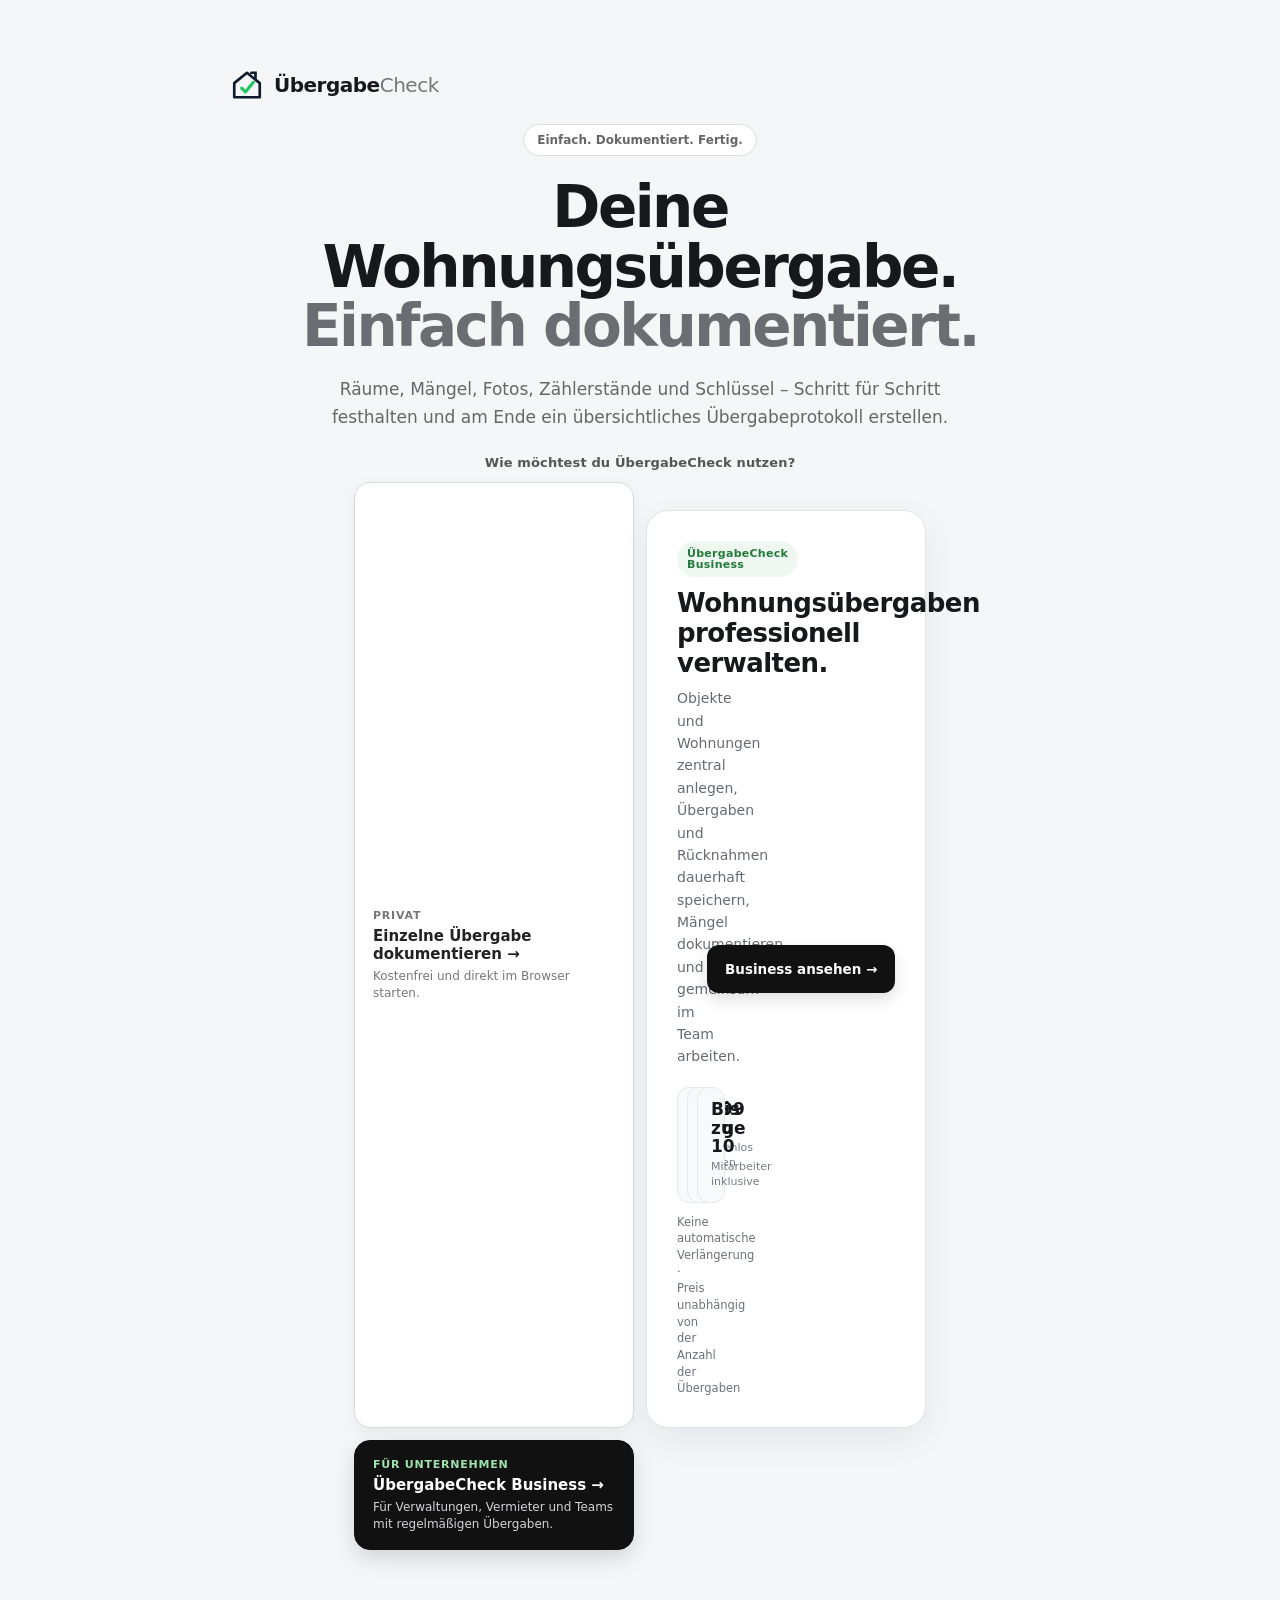
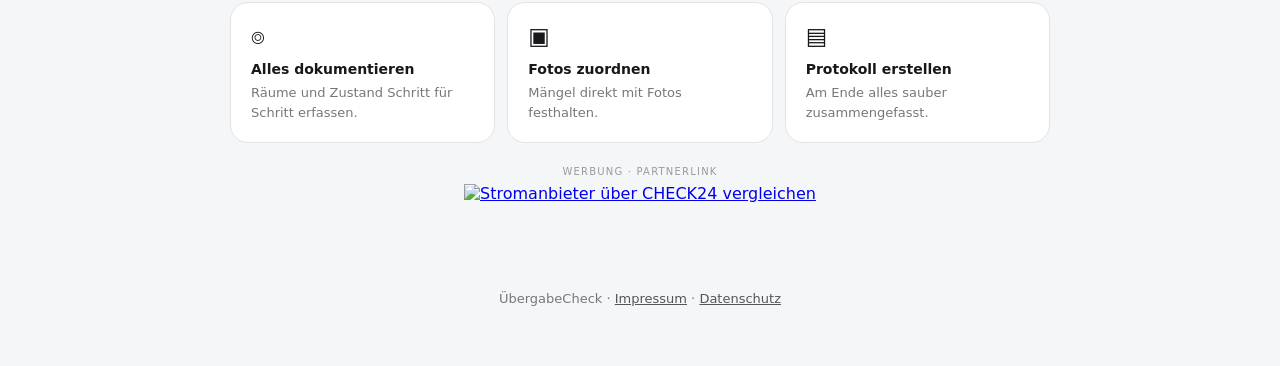
==== index.html @ cb96645c "Separate private and Business entry paths" ====
<!DOCTYPE html>
<html lang="de">
<head>
<meta charset="UTF-8">
<meta name="viewport" content="width=device-width, initial-scale=1.0">
<title>ÜbergabeCheck – Wohnungsübergabe</title>
<style>
  *{box-sizing:border-box}
  body{margin:0;font-family:Inter,system-ui,-apple-system,BlinkMacSystemFont,"Segoe UI",sans-serif;background:#f5f6f8;color:#17181b}
  .app{max-width:1050px;margin:auto;padding:28px 18px 60px}
  header{display:flex;justify-content:space-between;align-items:center;margin-bottom:28px}
  .brand{font-size:22px;font-weight:800;letter-spacing:-.5px}
  .brand span{font-weight:500;color:#777}
  .badge{font-size:13px;background:#fff;border:1px solid #ddd;padding:8px 12px;border-radius:999px;color:#666}
  .hero{background:#111;color:#fff;border-radius:24px;padding:34px;margin-bottom:22px}
  .hero h1{font-size:34px;line-height:1.05;margin:0 0 10px;letter-spacing:-1px}
  .hero p{margin:0;color:#c7c7c7;max-width:680px;line-height:1.6}
  .progress{display:flex;gap:6px;margin-top:24px}
  .dot{height:5px;flex:1;background:#3b3b3b;border-radius:5px}
  .dot.active{background:#fff}
  .card{background:#fff;border:1px solid #e2e3e6;border-radius:20px;padding:24px;margin-bottom:16px;box-shadow:0 4px 18px rgba(0,0,0,.035)}
  h2{font-size:22px;margin:0 0 6px}
  .sub{color:#70727a;font-size:14px;margin-bottom:20px}
  label{display:block;font-size:13px;font-weight:700;margin:16px 0 7px}
  input,textarea,select{width:100%;padding:13px 14px;border:1px solid #d8d9dd;border-radius:12px;font:inherit;background:#fff}
  textarea{min-height:90px;resize:vertical}
  .grid{display:grid;grid-template-columns:1fr 1fr;gap:14px}
  .room-grid{display:grid;grid-template-columns:repeat(3,1fr);gap:12px}
  .room{border:1px solid #ddd;border-radius:15px;padding:16px;cursor:pointer;background:#fff}
  .room.selected{border:2px solid #111;padding:15px}
  .room strong{display:block;margin-bottom:5px}
  .room small{color:#777}
  .choice-row{display:flex;gap:10px;flex-wrap:wrap}
  .choice{border:1px solid #ddd;border-radius:12px;padding:11px 14px;cursor:pointer;background:#fff}
  .choice.active{background:#111;color:#fff;border-color:#111}
  .actions{display:flex;justify-content:space-between;gap:12px;margin-top:20px}
  button{border:0;border-radius:12px;padding:13px 18px;font-weight:750;cursor:pointer;font:inherit}
  .primary{background:#111;color:#fff}
  .secondary{background:#ececef;color:#222}
  .danger{background:#fff0f0;color:#a11}
  .hidden{display:none !important}
  .photo-box{border:1px dashed #c8c9ce;border-radius:15px;padding:22px;text-align:center;color:#777}
  .photo-preview{display:flex;gap:10px;flex-wrap:wrap;margin-top:12px}
  .photo-preview img{width:110px;height:85px;object-fit:cover;border-radius:10px;border:1px solid #ddd}
  .summary-row{display:flex;justify-content:space-between;border-bottom:1px solid #eee;padding:12px 0;gap:20px}
  .summary-row:last-child{border-bottom:0}
  .notice{background:#f0f1f3;padding:13px 15px;border-radius:12px;color:#555;font-size:14px;line-height:1.5}
  @media(max-width:700px){
    .custom-room-row{flex-direction:column;align-items:stretch}
    .grid,.room-grid{grid-template-columns:1fr}
    .hero h1{font-size:28px}
    .app{padding:18px 12px 40px}
    .card{padding:18px}
  }
  @media print{
    body{background:#fff}
    header,.hero,.actions,.no-print{display:none!important}
    .app{max-width:none;padding:0}
    .card{box-shadow:none;border:0;padding:0;margin:0 0 20px}
  }
  .protocol{background:#fff;color:#17181b;overflow-wrap:anywhere;word-break:break-word}
  .protocol-cover{padding:28px 8px 34px;border-bottom:2px solid #111;margin-bottom:22px}
  .protocol-kicker{font-size:11px;font-weight:800;letter-spacing:2px;color:#777;margin-bottom:10px}
  .protocol h1{font-size:34px;letter-spacing:-1px;margin:0 0 8px}
  .protocol-address{font-size:18px;color:#555;margin-bottom:25px;overflow-wrap:anywhere;word-break:break-word}
  .protocol-meta{display:grid;grid-template-columns:repeat(3,1fr);gap:12px}
  .protocol-meta div,.overview-grid div{background:#f5f5f6;border-radius:12px;padding:13px;min-width:0}
  .protocol-meta span,.overview-grid span,.protocol-row span{display:block;font-size:11px;color:#777;text-transform:uppercase;letter-spacing:.5px;margin-bottom:5px}
  .protocol-section{margin:22px 0;padding:18px 0;border-bottom:1px solid #e5e5e7}
  .section-title{display:flex;justify-content:space-between;align-items:center;font-size:18px;font-weight:800;margin-bottom:14px}
  .overview-grid{display:grid;grid-template-columns:repeat(4,1fr);gap:10px}
  .protocol-row{display:flex;justify-content:space-between;gap:20px;padding:12px 0;border-bottom:1px solid #eee;min-width:0}
  .protocol-row>*{min-width:0;overflow-wrap:anywhere;word-break:break-word}
  .protocol-row:last-child{border-bottom:0}
  .protocol-detail{background:#f7f7f8;border-radius:12px;padding:13px;line-height:1.55;max-width:100%;overflow-wrap:anywhere;word-break:break-word;white-space:pre-wrap}
  .protocol-detail strong{display:block;font-size:11px;text-transform:uppercase;letter-spacing:.5px;color:#777;margin-bottom:6px}
  .state-pill{font-size:11px;padding:6px 9px;border-radius:999px;font-weight:800;background:#eee}
  .state-pill.ok{background:#e9f5ec}
  .state-pill.wear{background:#fff4d9}
  .state-pill.damage{background:#ffe9e9}
  .muted{color:#777;font-size:13px}
  .photo-grid{display:grid;grid-template-columns:repeat(3,1fr);gap:10px;margin-top:12px}
  .protocol-photo{width:100%;height:180px;object-fit:cover;border-radius:10px;border:1px solid #ddd}
  .signature-section{padding-top:10px}
  .signature-grid{display:grid;grid-template-columns:1fr 1fr;gap:45px;margin-top:35px}
  .signature-line{height:70px;border-bottom:1px solid #777;margin-bottom:8px}
  .signature-grid span{display:block;color:#777;font-size:12px;margin-top:3px}
  .protocol-footer{font-size:11px;color:#888;text-align:center;padding-top:12px}
  @media(max-width:700px){
    .protocol-meta,.overview-grid{grid-template-columns:1fr 1fr}
    .photo-grid{grid-template-columns:1fr 1fr}
    .protocol-photo{height:140px}
    .signature-grid{grid-template-columns:1fr;gap:25px}
  }
  @media print{
    @page{size:A4;margin:14mm}
    body{background:#fff}
    .app{padding:0;max-width:none}
    .card{border:0;padding:0;box-shadow:none}
    .protocol-section{break-inside:avoid}
    .protocol-photo{break-inside:avoid}
    .protocol-cover{break-after:auto}
    .protocol-footer{position:relative}
    .no-print{display:none!important}
  }
  .landing{min-height:calc(100vh - 88px);display:flex;align-items:center;justify-content:center;padding:40px 0 70px}
  .landing-inner{text-align:center;max-width:820px}
  .brand-lockup{display:flex;align-items:center;gap:10px}
  .brand-mark{width:34px;height:34px;flex:0 0 34px}
  .brand-mark svg{width:100%;height:100%;display:block}
  .site-footer{margin:18px 0 0;text-align:center;font-size:13px;color:#777}
  .site-footer a{color:#555;text-decoration:underline;cursor:pointer}
  .custom-room-area{margin-top:14px;padding:16px;border:1px dashed #d2d3d7;border-radius:15px;background:#fafafa}
  .custom-room-row{display:flex;gap:10px;align-items:center}
  .custom-room-row input{flex:1}
  .custom-room-row button{white-space:nowrap}
  .custom-room-note{font-size:12px;color:#777;margin-top:8px}
  .impressum-overlay{position:fixed;inset:0;background:rgba(0,0,0,.48);display:flex;align-items:center;justify-content:center;padding:18px;z-index:1000}
  .impressum-modal{background:#fff;max-width:720px;width:100%;max-height:90vh;overflow:auto;border-radius:20px;padding:26px;box-shadow:0 20px 60px rgba(0,0,0,.2)}
  .impressum-head{display:flex;justify-content:space-between;align-items:center;gap:12px;margin-bottom:14px}
  .impressum-head h2{margin:0}
  .impressum-close{background:#ececef;color:#222;padding:9px 13px}
  .impressum-modal p{line-height:1.6;color:#555}
  .impressum-modal strong{color:#222}
  .landing-logo{font-size:20px;font-weight:850;letter-spacing:-.5px;margin-bottom:22px}
  .landing-logo span{font-weight:500;color:#777}
  .landing-pill{display:inline-block;background:#fff;border:1px solid #ddd;border-radius:999px;padding:8px 13px;font-size:12px;font-weight:750;color:#666;margin-bottom:22px}
  .landing h1{font-size:58px;line-height:1.03;letter-spacing:-2.5px;margin:0 0 18px;font-weight:850}
  .landing h1 em{font-style:normal;color:#6b6d72}
  .landing-lead{max-width:690px;margin:0 auto;color:#666;font-size:17px;line-height:1.65}
  .landing-audience-note{margin:24px auto 0;font-size:13px;font-weight:800;color:#555;letter-spacing:.01em}
  .landing-choice{display:grid;grid-template-columns:repeat(2,minmax(0,280px));gap:12px;justify-content:center;margin-top:12px}
  .landing-choice-card{min-height:96px;padding:17px 18px;border-radius:16px;text-align:left;display:flex;flex-direction:column;justify-content:center;text-decoration:none;cursor:pointer;transition:transform .15s ease,box-shadow .15s ease,border-color .15s ease}
  .landing-choice-card small{display:block;margin-bottom:5px;font-size:11px;font-weight:900;letter-spacing:.07em;text-transform:uppercase}
  .landing-choice-card strong{display:block;font-size:15px;line-height:1.25;margin-bottom:4px}
  .landing-choice-card span{display:block;font-size:12px;line-height:1.4}
  .landing-button{margin:0;background:#fff;color:#222;border:1px solid #d9dade;box-shadow:0 5px 16px rgba(0,0,0,.055);font:inherit}
  .landing-button small{color:#777}.landing-button span{color:#777}
  .landing-button:hover{transform:translateY(-1px);border-color:#bfc1c7;box-shadow:0 8px 20px rgba(0,0,0,.08)}
  .landing-business-button{background:#111;color:#fff;border:1px solid #111;box-shadow:0 8px 22px rgba(0,0,0,.14)}
  .landing-business-button small{color:#9ee3ad}.landing-business-button span{color:#d4d4d7}
  .landing-business-button:hover{transform:translateY(-1px);box-shadow:0 11px 26px rgba(0,0,0,.18)}
  .landing-features{display:grid;grid-template-columns:repeat(3,1fr);gap:12px;margin-top:52px;text-align:left}
  .landing-features>div{background:#fff;border:1px solid #e2e3e6;border-radius:18px;padding:20px}
  .feature-icon{font-size:23px;margin-bottom:12px}
  .landing-features strong{display:block;font-size:14px;margin-bottom:6px}
  .landing-features span{display:block;color:#777;font-size:13px;line-height:1.5}
  @media(max-width:700px){
    .landing{min-height:calc(100vh - 50px);padding:25px 0 45px}
    .landing h1{font-size:40px;letter-spacing:-1.7px}
    .landing-lead{font-size:15px}
    .landing-audience-note{margin-top:20px}
    .landing-choice{grid-template-columns:1fr}
    .landing-choice-card{min-height:88px}
    .landing-features{grid-template-columns:1fr;margin-top:38px}
  }
  .sig-wrap{margin-top:12px}
  .sig-wrap canvas{width:100%;height:130px;border:1px dashed #c9c9cc;border-radius:12px;background:#fff;touch-action:none}
  .sig-actions{margin-top:7px}
  .sig-actions button{padding:8px 11px;font-size:12px}
  @media print{
    .sig-wrap canvas{border:0;height:90px}
    .sig-actions{display:none!important}
    .protocol-photo{max-height:170px}
  }
  #appContent{display:none}
  #appContent.started{display:block}
  .meter-photo-area{margin-top:10px;padding:12px;border:1px dashed #d2d3d7;border-radius:14px;background:#fafafa}
  .meter-photo-actions{display:flex;gap:8px;flex-wrap:wrap}
  .meter-photo-button{display:inline-block;margin:0!important;padding:9px 11px;background:#ececef;color:#222;border-radius:10px;font-size:12px;font-weight:750;cursor:pointer}
  .meter-photo-button input{display:none}
  .privacy-modal{background:#fff;max-width:820px;width:100%;max-height:90vh;overflow:auto;border-radius:20px;padding:26px;box-shadow:0 20px 60px rgba(0,0,0,.2)}
  .privacy-modal p,.privacy-modal li{line-height:1.65;color:#555}
  .privacy-modal h3{margin:24px 0 8px;color:#222}
  .privacy-modal strong{color:#222}

  @media print{
    @page{size:A4;margin:12mm}
    html,body{background:#fff!important}
    body{margin:0!important}
    .app{padding:0!important;max-width:none!important}
    .card{border:0!important;padding:0!important;box-shadow:none!important}
    .protocol{width:auto!important;max-width:none!important}
    .protocol-section{break-inside:auto;page-break-inside:auto}
    .protocol-row{break-inside:avoid;page-break-inside:avoid}
    .protocol-photo{break-inside:avoid;page-break-inside:avoid;max-height:170px}
    .photo-grid{break-inside:auto;page-break-inside:auto}
    .protocol-footer{position:relative}
    .no-print,.sig-actions,.signature-date-option,.signature-grid label,.signature-grid input{display:none!important}
    .sig-wrap canvas{border:0!important;height:90px!important}
  }

</style>
<link rel="stylesheet" href="ads.css?v=14">
<script defer src="https://cloud.umami.is/script.js" data-website-id="a4c18987-08e8-480c-a3e7-a19b50232683" data-domains="smettmann.github.io"></script>
<script defer src="ads.js?v=15"></script>
</head>
<body>
<div class="app">
  <section class="landing" id="landing">
    <div class="landing-inner">
      <div class="landing-logo brand-lockup">
        <div class="brand-mark" aria-hidden="true"><svg viewBox="0 0 64 64" fill="none" xmlns="http://www.w3.org/2000/svg"><path d="M8 28.5 32 9l24 19.5V55H8V28.5Z" stroke="#0D1B2A" stroke-width="5" stroke-linejoin="round"/><path d="M40 9h8v10" stroke="#0D1B2A" stroke-width="5" stroke-linecap="round"/><path d="m22 38 7 7 15-18" stroke="#22C55E" stroke-width="6" stroke-linecap="round" stroke-linejoin="round"/></svg></div>
        <div>Übergabe<span>Check</span></div>
      </div>
      <div class="landing-pill">Einfach. Dokumentiert. Fertig.</div>
      <h1>Deine Wohnungsübergabe.<br><em>Einfach dokumentiert.</em></h1>
      <p class="landing-lead">Räume, Mängel, Fotos, Zählerstände und Schlüssel – Schritt für Schritt festhalten und am Ende ein übersichtliches Übergabeprotokoll erstellen.</p>
      <div class="landing-audience-note">Wie möchtest du ÜbergabeCheck nutzen?</div>
      <div class="landing-choice">
        <button class="landing-choice-card landing-button" onclick="startApp()">
          <small>Privat</small>
          <strong>Einzelne Übergabe dokumentieren →</strong>
          <span>Kostenfrei und direkt im Browser starten.</span>
        </button>
        <a class="landing-choice-card landing-business-button" href="/business/">
          <small>Für Unternehmen</small>
          <strong>ÜbergabeCheck Business →</strong>
          <span>Für Verwaltungen, Vermieter und Teams mit regelmäßigen Übergaben.</span>
        </a>
      </div>
      <div class="landing-features">
        <div><div class="feature-icon">⌾</div><strong>Alles dokumentieren</strong><span>Räume und Zustand Schritt für Schritt erfassen.</span></div>
        <div><div class="feature-icon">▣</div><strong>Fotos zuordnen</strong><span>Mängel direkt mit Fotos festhalten.</span></div>
        <div><div class="feature-icon">▤</div><strong>Protokoll erstellen</strong><span>Am Ende alles sauber zusammengefasst.</span></div>
      </div>
    </div>
  </section>
  <div id="appContent" class="hidden">
  <header id="appHeader">
    <div class="brand">Übergabe<span>Check</span></div>
    <div class="badge"><span id="saveStatus">Bereit</span> · nur auf diesem Gerät</div>
  </header>
  <section class="hero" id="appHero">
    <h1>Wohnungsübergabe ohne Papierchaos.</h1>
    <p>Dokumentiere Räume, Mängel, Zählerstände und Schlüssel Schritt für Schritt. Am Ende entsteht ein übersichtliches Übergabeprotokoll.</p>
    <div class="progress" id="progress"></div>
  </section>
  <section class="card" id="step1">
    <h2>1. Grunddaten</h2><div class="sub">Ein paar Angaben zum Start.</div>
    <div class="grid"><div><label>Adresse</label><input id="address" placeholder="z. B. Musterstraße 12, 89518 Heidenheim"></div><div><label>Datum</label><input id="date" type="date"></div><div><label>Mieter</label><input id="tenant" placeholder="Vor- und Nachname"></div><div><label>Vermieter</label><input id="landlord" placeholder="Vor- und Nachname"></div></div>
    <div class="actions"><button class="secondary" onclick="newTransfer()">Neue Übergabe</button><button class="primary" onclick="go(2)">Weiter</button></div>
  </section>
  <section class="card hidden" id="step2">
    <h2>2. Räume</h2><div class="sub">Welche Räume möchtest du dokumentieren?</div><div class="room-grid" id="rooms"></div>
    <div class="custom-room-area"><div class="custom-room-row"><input id="customRoomName" maxlength="30" placeholder="Eigenen Raum benennen, z. B. Hobbyraum"><button type="button" class="secondary" onclick="addCustomRoom()">＋ Raum hinzufügen</button></div></div>
    <div class="actions"><button class="secondary" onclick="go(1)">Zurück</button><button class="primary" onclick="go(3)">Weiter</button></div>
  </section>
  <section class="card hidden" id="step3">
    <h2>3. Raum dokumentieren</h2><div class="sub">Wähle einen Raum und halte den Zustand fest.</div>
    <div class="grid"><div><label>Raum</label><select id="roomSelect" onchange="loadRoom()"></select></div><div><label>Zustand</label><div class="choice-row"><div class="choice" data-state="ok" onclick="setState('ok')">Ohne Mängel</div><div class="choice" data-state="wear" onclick="setState('wear')">Gebrauchsspuren</div><div class="choice" data-state="damage" onclick="setState('damage')">Mangel vorhanden</div></div></div></div>
    <label>Beschreibung</label><textarea id="description" placeholder="z. B. Kratzer im Laminat vor der Balkontür."></textarea>
    <label>Fotos</label><div class="photo-box"><input id="photosCamera" type="file" accept="image/*" capture="environment" multiple onchange="previewPhotos('photosCamera')" class="hidden"><input id="photosGallery" type="file" accept="image/*" multiple onchange="previewPhotos('photosGallery')" class="hidden"><div class="choice-row" style="justify-content:center;"><button type="button" class="primary" onclick="document.getElementById('photosCamera').click()">📷 Foto aufnehmen</button><button type="button" class="secondary" onclick="document.getElementById('photosGallery').click()">🖼️ Aus Galerie wählen</button></div><div style="margin-top:10px;">Foto direkt aufnehmen oder bereits vorhandenes Foto auswählen.</div><div class="photo-preview" id="photoPreview"></div></div>
    <div class="actions"><button class="secondary" onclick="go(2)">Zurück</button><button class="primary" onclick="saveRoomAndNext()">Raum speichern</button></div>
  </section>
  <section class="card hidden" id="step4">
    <h2>4. Zähler & Schlüssel</h2><div class="sub">Nur eintragen, was vorhanden ist.</div>
    <div class="grid">
      <div><label>Strom – Zählernummer</label><input id="electricNo" placeholder="optional"><label>Strom – Stand</label><input id="electric" placeholder="z. B. 12483 kWh"><div class="meter-photo-area"><div class="meter-photo-actions"><label class="meter-photo-button">📷 Foto aufnehmen<input id="electricPhotoCamera" type="file" accept="image/*" capture="environment" onchange="previewMeterPhotos('electric', 'electricPhotoCamera')"></label><label class="meter-photo-button">🖼️ Aus Galerie wählen<input id="electricPhotoGallery" type="file" accept="image/*" multiple onchange="previewMeterPhotos('electric', 'electricPhotoGallery')"></label></div><div class="photo-preview" id="electricPhotoPreview"></div></div></div>
      <div><label>Wasser – Zählernummer</label><input id="waterNo" placeholder="optional"><label>Wasser – Stand</label><input id="water" placeholder="z. B. 384 m³"><div class="meter-photo-area"><div class="meter-photo-actions"><label class="meter-photo-button">📷 Foto aufnehmen<input id="waterPhotoCamera" type="file" accept="image/*" capture="environment" onchange="previewMeterPhotos('water', 'waterPhotoCamera')"></label><label class="meter-photo-button">🖼️ Aus Galerie wählen<input id="waterPhotoGallery" type="file" accept="image/*" multiple onchange="previewMeterPhotos('water', 'waterPhotoGallery')"></label></div><div class="photo-preview" id="waterPhotoPreview"></div></div></div>
      <div><label>Gas – Zählernummer</label><input id="gasNo" placeholder="optional"><label>Gas – Stand</label><input id="gas" placeholder="z. B. 1520 m³"><div class="meter-photo-area"><div class="meter-photo-actions"><label class="meter-photo-button">📷 Foto aufnehmen<input id="gasPhotoCamera" type="file" accept="image/*" capture="environment" onchange="previewMeterPhotos('gas', 'gasPhotoCamera')"></label><label class="meter-photo-button">🖼️ Aus Galerie wählen<input id="gasPhotoGallery" type="file" accept="image/*" multiple onchange="previewMeterPhotos('gas', 'gasPhotoGallery')"></label></div><div class="photo-preview" id="gasPhotoPreview"></div></div></div>
    </div>
    <label>Schlüssel</label><textarea id="keys" placeholder="z. B. 2 Wohnungsschlüssel, 2 Haustürschlüssel, 1 Briefkastenschlüssel"></textarea><label>Allgemeine Bemerkungen</label><textarea id="notes" placeholder="Sonstige Hinweise zur Übergabe"></textarea>
    <div class="actions"><button class="secondary" onclick="go(3)">Zurück</button><button class="primary" onclick="showSummary()">Protokoll anzeigen</button></div>
  </section>
  <section class="card hidden" id="step5">
    <h2>5. Übergabeprotokoll</h2><div class="sub">Deine Angaben als übersichtliche Dokumentation.</div><div id="summary"></div>
    <div class="actions no-print"><button class="secondary" onclick="go(4)">Zurück</button><div style="display:flex;gap:10px;flex-wrap:wrap;justify-content:flex-end"><button class="secondary" type="button" onclick="sendProtocolByEmail()">📧 Per E-Mail senden</button><button class="secondary" type="button" onclick="saveProtocolPdf()">📄 PDF speichern</button><button class="primary" type="button" onclick="window.print()">🖨 Drucken</button></div></div>
  </section>
  </div>
  <div class="site-footer">ÜbergabeCheck · <a onclick="openImpressum()">Impressum</a> · <a onclick="openDatenschutz()">Datenschutz</a></div>
</div>
<div id="impressumOverlay" class="impressum-overlay hidden" onclick="if(event.target===this) closeImpressum()"><div class="impressum-modal" role="dialog" aria-modal="true" aria-labelledby="impressumTitle"><div class="impressum-head"><h2 id="impressumTitle">Impressum</h2><button type="button" class="impressum-close" onclick="closeImpressum()">Schließen</button></div><h3>Angaben gemäß § 5 DDG</h3><p><strong>Sven Mettmann / ÜbergabeCheck</strong><br>Weiherstraße 30<br>89522 Heidenheim an der Brenz</p><h3>Kontakt</h3><p>E-Mail: info@uebergabe-check.de</p><h3>Verantwortlich für den Inhalt</h3><p>Sven Mettmann / ÜbergabeCheck<br>Weiherstraße 30<br>89522 Heidenheim an der Brenz</p></div></div>
<div id="datenschutzOverlay" class="impressum-overlay hidden" onclick="if(event.target===this) closeDatenschutz()"><div class="privacy-modal" role="dialog" aria-modal="true" aria-labelledby="datenschutzTitle"><div class="impressum-head"><h2 id="datenschutzTitle">Datenschutzerklärung</h2><button type="button" class="impressum-close" onclick="closeDatenschutz()">Schließen</button></div><p><strong>Stand: August 2026</strong></p><h3>1. Verantwortlicher</h3><p>Verantwortlich für die Verarbeitung personenbezogener Daten auf dieser Website ist:<br><br><strong>Sven Mettmann</strong><br>Weiherstraße 30<br>89522 Heidenheim an der Brenz<br><br>E-Mail: <strong>info@uebergabe-check.de</strong></p><h3>2. Allgemeine Hinweise</h3><p>ÜbergabeCheck ist eine Webanwendung zur Erstellung von Wohnungsübergabeprotokollen. Personenbezogene Angaben, die du in das Formular eingibst, werden von ÜbergabeCheck derzeit nicht an einen eigenen Server übertragen. Die Anwendung verarbeitet diese Angaben grundsätzlich lokal in deinem Browser.</p><h3>3. Speicherung der eingegebenen Daten</h3><p>Eingaben, Entwürfe, Fotos und Unterschriften werden für die Nutzung der Anwendung lokal im Browser des verwendeten Geräts gespeichert bzw. verarbeitet. Eine zentrale Speicherung dieser Inhalte durch ÜbergabeCheck findet derzeit nicht statt. Die Daten können insbesondere beim Löschen der Browserdaten oder bei einer Deinstallation bzw. einem Zurücksetzen des Browsers verloren gehen.</p><h3>4. Webanalyse mit Umami</h3><p>Zur Auswertung der Nutzung unserer Website verwenden wir <strong>Umami Cloud</strong>, einen datenschutzorientierten Webanalysedienst der Umami Software, Inc. Umami verwendet nach eigenen Angaben keine Cookies und kein seitenübergreifendes Tracking und erhebt keine personenbezogenen Daten zur Identifizierung einzelner Besucher. Erfasst werden unter anderem Seitenaufrufe, Referrer, Browser, Betriebssystem, Gerätetyp und Herkunftsland. Die Daten werden anonymisiert.</p><p>Wir verwenden Umami ausschließlich, um die Nutzung von ÜbergabeCheck zu verstehen und die Anwendung zu verbessern. Zusätzlich werden einzelne Aktionen wie „Übergabe gestartet“ und „Protokoll erstellt“ als anonyme Ereignisse erfasst. Es werden dabei keine Inhalte des Übergabeprotokolls, Namen, Adressen, Fotos oder Unterschriften an Umami übermittelt.</p><p>Umami Cloud betreibt Server in der EU und den USA und gibt an, GDPR-/DSGVO-konform zu arbeiten. Weitere Informationen stellt Umami in seiner eigenen Dokumentation bereit.</p><p><strong>Interne Besuchszählung:</strong> Zusätzlich zählt ÜbergabeCheck anonyme Website-Besuche über die technische Infrastruktur von Supabase. Dabei werden keine Inhalte des Übergabeprotokolls, Namen, Adressen, Fotos oder Unterschriften gespeichert. Zur Vermeidung mehrfacher Zählungen beim Neuladen wird für die Dauer der Browser-Sitzung lediglich ein technischer Session-Marker im Browser gesetzt. In der Besuchsstatistik werden nur Zeitpunkt und aufgerufener Pfad gespeichert.</p><h3>5. Hosting durch GitHub Pages</h3><p>Diese Website wird derzeit über <strong>GitHub Pages</strong> bereitgestellt. Beim Aufruf einer GitHub-Pages-Website kann GitHub die IP-Adresse des Besuchers aus Sicherheitsgründen protokollieren und speichern. Die Verarbeitung erfolgt durch GitHub nach dessen eigenen Datenschutzbestimmungen.</p><h3>6. Rechtsgrundlage</h3><p>Soweit personenbezogene Daten verarbeitet werden, erfolgt die Verarbeitung insbesondere zur Bereitstellung und Absicherung der Website sowie – soweit erforderlich – auf Grundlage von Art. 6 Abs. 1 lit. f DSGVO (berechtigtes Interesse an einem sicheren und funktionalen Betrieb sowie an der Verbesserung des Angebots). Die konkrete rechtliche Einordnung sollte vor einer kommerziellen Veröffentlichung anhand des endgültigen technischen Aufbaus geprüft werden.</p><h3>7. Deine Rechte</h3><p>Du hast nach Maßgabe der DSGVO insbesondere das Recht auf Auskunft, Berichtigung, Löschung, Einschränkung der Verarbeitung, Datenübertragbarkeit und Widerspruch gegen bestimmte Verarbeitungen. Außerdem besteht ein Beschwerderecht bei einer Datenschutzaufsichtsbehörde.</p><h3>8. Änderungen</h3><p>Diese Datenschutzerklärung kann angepasst werden, wenn sich die technische Ausgestaltung oder die eingesetzten Dienste ändern.</p><p class="notice">Hinweis: Diese Datenschutzerklärung ist eine technische Vorlage für den aktuellen Prototypen und ersetzt keine individuelle rechtliche Prüfung. Vor einer gewerblichen Veröffentlichung sollten insbesondere Hosting, Analytics, Zahlungsanbieter und der genaue Datenfluss rechtlich geprüft werden.</p></div></div>
<script>
function openDatenschutz(){document.getElementById("datenschutzOverlay").classList.remove("hidden");}
function closeDatenschutz(){document.getElementById("datenschutzOverlay").classList.add("hidden");}
const baseRoomNames=["Flur","Wohnzimmer","Schlafzimmer","Kinderzimmer","Küche","Badezimmer","WC","Balkon","Keller","Garage","Abstellraum"];
let customRooms=[]; let selectedRooms=["Flur","Wohnzimmer","Schlafzimmer","Küche","Badezimmer"]; let roomData={}; let currentRoom=selectedRooms[0]; let currentState="ok"; let photoURLs=[]; let meterPhotos={electric:[],water:[],gas:[]};
document.getElementById("date").value=new Date().toISOString().slice(0,10);
function getAllRoomNames(){return [...baseRoomNames,...customRooms];}
function renderRooms(){const allRooms=getAllRoomNames();document.getElementById("rooms").innerHTML=allRooms.map(r=>`<div class="room ${selectedRooms.includes(r)?"selected":""}" onclick="toggleRoom('${r}')"><strong>${r}</strong><small>${selectedRooms.includes(r)?"Ausgewählt":"Nicht ausgewählt"}</small></div>`).join("");}
function updateCustomRoomNote(){const note=document.getElementById("customRoomNote");if(!note)return;note.textContent="Du kannst beliebig viele eigene Räume hinzufügen.";}
function addCustomRoom(){const input=document.getElementById("customRoomName");const name=(input?.value||"").trim();if(!name){alert("Bitte einen Raumnamen eingeben.");return;}if(getAllRoomNames().some(r=>r.toLowerCase()===name.toLowerCase())){alert("Diesen Raumnamen gibt es bereits.");return;}customRooms.push(name);if(!selectedRooms.includes(name))selectedRooms.push(name);roomData[name]={state:"ok",description:"",photos:[]};input.value="";renderRooms();updateCustomRoomNote();saveDraft();}
function renderProgress(step){document.getElementById("progress").innerHTML=[1,2,3,4,5].map(n=>`<div class="dot ${n<=step?"active":""}"></div>`).join("");}
function go(step){saveDraft();document.querySelectorAll('[id^="step"]').forEach(x=>x.classList.add("hidden"));document.getElementById("step"+step).classList.remove("hidden");renderProgress(step);if(step===2)renderRooms();if(step===3){fillRoomSelect();loadRoom();}window.scrollTo({top:0,behavior:"smooth"});}
function toggleRoom(r){if(selectedRooms.includes(r))selectedRooms=selectedRooms.filter(x=>x!==r);else selectedRooms.push(r);renderRooms();}
function fillRoomSelect(){if(!selectedRooms.length)selectedRooms=["Flur"];document.getElementById("roomSelect").innerHTML=selectedRooms.map(r=>`<option>${r}</option>`).join("");}
function loadRoom(){currentRoom=document.getElementById("roomSelect").value;const d=roomData[currentRoom]||{state:"ok",description:"",photos:[]};currentState=d.state;document.getElementById("description").value=d.description||"";document.querySelectorAll(".choice").forEach(x=>x.classList.toggle("active",x.dataset.state===currentState));photoURLs=d.photos||[];document.getElementById("photoPreview").innerHTML=photoURLs.map(u=>`<img src="${u}">`).join("");document.getElementById("photosCamera").value="";document.getElementById("photosGallery").value="";}
function setState(s){currentState=s;document.querySelectorAll(".choice").forEach(x=>x.classList.toggle("active",x.dataset.state===s));}
async function previewPhotos(sourceId){const source=document.getElementById(sourceId);if(!source)return;const files=[...source.files];if(!files.length)return;for(const file of files)photoURLs.push(await fileToDataURL(file));document.getElementById("photoPreview").innerHTML=photoURLs.map(u=>`<img src="${u}">`).join("");source.value="";saveDraft();}
async function previewMeterPhotos(type,sourceId){const source=document.getElementById(sourceId);if(!source)return;const files=[...source.files];if(!files.length)return;if(!meterPhotos[type])meterPhotos[type]=[];for(const file of files)meterPhotos[type].push(await fileToDataURL(file));renderMeterPhotos(type);source.value="";saveDraft();}
function renderMeterPhotos(type){const el=document.getElementById(type+"PhotoPreview");if(!el)return;el.innerHTML=(meterPhotos[type]||[]).map((u,i)=>`<img src="${u}" alt="${type} Zählerfoto ${i+1}">`).join("");}
function renderAllMeterPhotos(){renderMeterPhotos("electric");renderMeterPhotos("water");renderMeterPhotos("gas");}
function fileToDataURL(file){return new Promise((resolve,reject)=>{const reader=new FileReader();reader.onload=()=>resolve(reader.result);reader.onerror=reject;reader.readAsDataURL(file);});}
function saveRoomAndNext(){roomData[currentRoom]={state:currentState,description:document.getElementById("description").value,photos:[...photoURLs]};saveDraft();const idx=selectedRooms.indexOf(currentRoom);if(idx<selectedRooms.length-1){currentRoom=selectedRooms[idx+1];document.getElementById("roomSelect").value=currentRoom;loadRoom();}else go(4);}
function esc(s){return(s||"").replace(/[&<>"']/g,c=>({"&":"&amp;","<":"&lt;",">":"&gt;",'"':"&quot;","'":"&#39;"}[c]));}
function stateLabel(s){return s==="ok"?"Ohne festgestellte Mängel":s==="wear"?"Gebrauchsspuren":"Mangel vorhanden";}
function openImpressum(){document.getElementById("impressumOverlay").classList.remove("hidden");document.body.style.overflow="hidden";}
function closeImpressum(){document.getElementById("impressumOverlay").classList.add("hidden");document.body.style.overflow="";}
function newTransfer(){if(!confirm("Neue Übergabe starten? Die bisher gespeicherten Angaben werden gelöscht."))return;clearDraft();location.reload();}
function formSnapshot(){const ids=["address","date","tenant","landlord","electricNo","electric","waterNo","water","gasNo","gas","keys","notes","tenantSignaturePlace","landlordSignaturePlace"];const fields={};ids.forEach(id=>fields[id]=document.getElementById(id)?.value||"");return{fields,selectedRooms,roomData,customRooms,meterPhotos};}
function saveDraft(){try{sessionStorage.setItem("uebergabecheck_draft",JSON.stringify(formSnapshot()));const el=document.getElementById("saveStatus");if(el)el.textContent="Gespeichert";}catch(e){}}
function loadDraft(){try{const raw=sessionStorage.getItem("uebergabecheck_draft");if(!raw)return;const d=JSON.parse(raw);if(d.fields)Object.entries(d.fields).forEach(([id,val])=>{const el=document.getElementById(id);if(el)el.value=val;});if(Array.isArray(d.customRooms))customRooms=d.customRooms.slice();if(Array.isArray(d.selectedRooms))selectedRooms=d.selectedRooms;if(d.roomData)roomData=d.roomData;if(d.meterPhotos)meterPhotos=d.meterPhotos;}catch(e){}}
function clearDraft(){sessionStorage.removeItem("uebergabecheck_draft");try{localStorage.removeItem("uebergabecheck_draft");}catch(e){}}
function addAutosaveListeners(){document.querySelectorAll("input, textarea, select").forEach(el=>{el.addEventListener("input",saveDraft);el.addEventListener("change",saveDraft);});}
function setupSignature(id){const c=document.getElementById(id);if(!c)return;const ctx=c.getContext("2d");const ratio=window.devicePixelRatio||1;const rect=c.getBoundingClientRect();c.width=Math.max(560,Math.round(rect.width*ratio));c.height=Math.max(180,Math.round(rect.height*ratio));ctx.scale(c.width/560,c.height/180);ctx.lineWidth=2.2;ctx.lineCap="round";ctx.lineJoin="round";let drawing=false;function point(clientX,clientY){const r=c.getBoundingClientRect();return{x:(clientX-r.left)*(560/r.width),y:(clientY-r.top)*(180/r.height)};}c.addEventListener("pointerdown",e=>{e.preventDefault();drawing=true;if(c.setPointerCapture)c.setPointerCapture(e.pointerId);const p=point(e.clientX,e.clientY);ctx.beginPath();ctx.moveTo(p.x,p.y);});c.addEventListener("pointermove",e=>{if(!drawing)return;e.preventDefault();const p=point(e.clientX,e.clientY);ctx.lineTo(p.x,p.y);ctx.stroke();});const stop=()=>{drawing=false;};c.addEventListener("pointerup",stop);c.addEventListener("pointercancel",stop);c.addEventListener("pointerleave",e=>{if(e.buttons===0)drawing=false;});}
function clearSignature(id){const c=document.getElementById(id);if(!c)return;c.getContext("2d").clearRect(0,0,c.width,c.height);}
function showSummary(){if(window.umami)window.umami.track("Protokoll erstellt");const rooms=selectedRooms.map(r=>{const d=roomData[r]||{state:"ok",description:"",photos:[]};const photos=(d.photos||[]).map((u,i)=>`<img class="protocol-photo" src="${u}" alt="Foto ${i+1}">`).join("");return `<section class="protocol-section"><div class="section-title"><span>${esc(r)}</span><span class="state-pill ${d.state}">${stateLabel(d.state)}</span></div>${d.description?`<div class="protocol-detail"><strong>Beschreibung</strong><div>${esc(d.description)}</div></div>`:""}${photos?`<div class="photo-grid">${photos}</div>`:""}${!d.description&&!photos?`<div class="muted">Keine zusätzlichen Angaben dokumentiert.</div>`:""}</section>`;}).join("");const dateRaw=document.getElementById("date").value;const dateFormatted=dateRaw?new Date(dateRaw+"T12:00:00").toLocaleDateString("de-DE"):"";document.getElementById("summary").innerHTML=`<div class="protocol"><div class="protocol-cover"><div class="protocol-kicker">WOHNUNGSÜBERGABE</div><h1>Übergabeprotokoll</h1><div class="protocol-address">${esc(document.getElementById("address").value)||"Adresse nicht angegeben"}</div><div class="protocol-meta"><div><span>Datum</span><strong>${dateFormatted}</strong></div><div><span>Mieter</span><strong>${esc(document.getElementById("tenant").value)||"–"}</strong></div><div><span>Vermieter</span><strong>${esc(document.getElementById("landlord").value)||"–"}</strong></div></div></div><div class="protocol-section"><div class="section-title"><span>Übergabeübersicht</span></div><div class="overview-grid"><div><span>Dokumentierte Räume</span><strong>${selectedRooms.length}</strong></div><div><span>Dokumentierte Fotos</span><strong>${selectedRooms.reduce((n,r)=>n+((roomData[r]?.photos||[]).length),0)}</strong></div><div><span>Zählerstände</span><strong>${["electric","water","gas"].filter(id=>document.getElementById(id).value.trim()).length}</strong></div><div><span>Schlüssel</span><strong>${document.getElementById("keys").value.trim()?"Dokumentiert":"–"}</strong></div></div></div><div class="protocol-section"><div class="section-title"><span>Zählerstände</span></div>${[["Strom","electricNo","electric","kWh","electric"],["Wasser","waterNo","water","m³","water"],["Gas","gasNo","gas","m³","gas"]].map(([name,no,val,unit,type])=>`<div class="protocol-row"><div><strong>${name}</strong><span>Zählernummer: ${esc(document.getElementById(no).value)||"–"}</span>${(meterPhotos[type]||[]).length?`<div class="photo-grid">${meterPhotos[type].map((u,i)=>`<img class="protocol-photo" src="${u}" alt="${name} Zählerfoto ${i+1}">`).join("")}</div>`:""}</div><strong>${esc(document.getElementById(val).value)||"–"} ${esc(document.getElementById(val).value)?unit:""}</strong></div>`).join("")}</div><div class="protocol-section"><div class="section-title"><span>Schlüsselübergabe</span></div><div class="protocol-detail">${esc(document.getElementById("keys").value)||"Keine Angaben dokumentiert."}</div></div><div class="protocol-section"><div class="section-title"><span>Räume & Zustand</span></div>${rooms}</div><div class="protocol-section"><div class="section-title"><span>Allgemeine Bemerkungen</span></div><div class="protocol-detail">${esc(document.getElementById("notes").value)||"Keine weiteren Bemerkungen."}</div></div><div class="signature-section"><div class="section-title"><span>Unterschriften</span></div><div class="signature-date-option" style="margin-top:18px;"><label for="signatureDate" style="font-weight:700;display:block;margin:0 0 7px;">Datum der Unterschrift</label><input id="signatureDate" type="date" style="width:100%;box-sizing:border-box;padding:13px 14px;border:1px solid #d8d8dd;border-radius:12px;font-size:16px;"></div><div class="signature-grid"><div><strong>Mieter</strong><label for="tenantSignaturePlace" style="margin-top:12px;">Ort</label><input id="tenantSignaturePlace" type="text" placeholder="z. B. Heidenheim an der Brenz"><div class="sig-wrap"><canvas id="sigTenant" width="560" height="180"></canvas><div class="sig-actions no-print"><button type="button" class="secondary" onclick="clearSignature('sigTenant')">Unterschrift löschen</button></div></div><span>Ort: <span id="tenantSignaturePlaceDisplay">–</span> · Datum: <span id="signatureDateDisplay">–</span></span></div><div><strong>Vermieter</strong><label for="landlordSignaturePlace" style="margin-top:12px;">Ort</label><input id="landlordSignaturePlace" type="text" placeholder="z. B. Heidenheim an der Brenz"><div class="sig-wrap"><canvas id="sigLandlord" width="560" height="180"></canvas><div class="sig-actions no-print"><button type="button" class="secondary" onclick="clearSignature('sigLandlord')">Unterschrift löschen</button></div></div><span>Ort: <span id="landlordSignaturePlaceDisplay">–</span> · Datum: <span id="signatureDateDisplay2">–</span></span></div></div></div><div class="protocol-footer">ÜbergabeCheck · Erstellt am ${new Date().toLocaleDateString("de-DE")}</div></div>`;clearDraft();go(5);setupSignature("sigTenant");setupSignature("sigLandlord");const sigDate=document.getElementById("signatureDate");const today=new Date();const localToday=new Date(today.getTime()-today.getTimezoneOffset()*60000).toISOString().slice(0,10);if(sigDate&&!sigDate.value)sigDate.value=localToday;const updateSignatureDetails=()=>{const formatted=sigDate&&sigDate.value?new Date(sigDate.value+"T12:00:00").toLocaleDateString("de-DE"):"–";const tenantPlace=document.getElementById("tenantSignaturePlace")?.value.trim()||"–";const landlordPlace=document.getElementById("landlordSignaturePlace")?.value.trim()||"–";const td=document.getElementById("tenantSignaturePlaceDisplay");const ld=document.getElementById("landlordSignaturePlaceDisplay");const tdd=document.getElementById("signatureDateDisplay");const ldd=document.getElementById("signatureDateDisplay2");if(td)td.textContent=tenantPlace;if(ld)ld.textContent=landlordPlace;if(tdd)tdd.textContent=formatted;if(ldd)ldd.textContent=formatted;saveDraft();};sigDate?.addEventListener("change",updateSignatureDetails);document.getElementById("tenantSignaturePlace")?.addEventListener("input",updateSignatureDetails);document.getElementById("landlordSignaturePlace")?.addEventListener("input",updateSignatureDetails);updateSignatureDetails();}
function protocolPdfFilename(){
  const address=document.getElementById("address")?.value.trim()||"Wohnungsübergabe";
  const tenant=document.getElementById("tenant")?.value.trim()||"";
  const safe=(address+(tenant?" – "+tenant:""))
    .replace(/[\\/:*?"<>|]/g,"_")
    .replace(/\s+/g," ")
    .trim()||"Wohnungsübergabe";
  return `Übergabeprotokoll – ${safe}.pdf`;
}
function waitForProtocolImages(root){
  const images=[...root.querySelectorAll("img")];
  return Promise.all(images.map(img=>{
    if(img.complete) return Promise.resolve();
    return new Promise(resolve=>{
      img.addEventListener("load",resolve,{once:true});
      img.addEventListener("error",resolve,{once:true});
    });
  }));
}
async function createProtocolPdfBlob(){
  const protocol=document.querySelector("#summary .protocol");
  if(!protocol) throw new Error("NO_PROTOCOL");
  if(typeof html2pdf==="undefined") throw new Error("PDF_UNAVAILABLE");

  const clone=protocol.cloneNode(true);

  clone.querySelectorAll(".protocol-location,.location-selection,.ort-auswahl,.no-print,.sig-actions,.signature-date-option,.signature-grid label,.signature-grid input")
    .forEach(el=>el.remove());

  const originalCanvases=[...protocol.querySelectorAll("canvas")];
  const clonedCanvases=[...clone.querySelectorAll("canvas")];
  originalCanvases.forEach((canvas,i)=>{
    const target=clonedCanvases[i];
    if(!target) return;
    try{
      const img=document.createElement("img");
      img.src=canvas.toDataURL("image/png");
      img.alt="Unterschrift";
      img.style.display="block";
      img.style.width="100%";
      img.style.height="90px";
      img.style.objectFit="contain";
      img.style.margin="8px 0 0";
      img.style.background="#fff";
      target.replaceWith(img);
    }catch(e){}
  });

  Object.assign(clone.style,{
    width:"703px",
    maxWidth:"703px",
    minWidth:"703px",
    margin:"0",
    padding:"0",
    background:"#fff",
    color:"#17181b",
    boxSizing:"border-box",
    overflow:"visible"
  });

  clone.querySelectorAll(".protocol-meta").forEach(el=>el.style.gridTemplateColumns="repeat(3,minmax(0,1fr))");
  clone.querySelectorAll(".overview-grid").forEach(el=>el.style.gridTemplateColumns="repeat(4,minmax(0,1fr))");
  clone.querySelectorAll(".photo-grid").forEach(el=>{
    el.style.gridTemplateColumns="repeat(3,minmax(0,1fr))";
    el.style.breakInside="auto";
    el.style.pageBreakInside="auto";
  });
  clone.querySelectorAll(".protocol-photo").forEach(el=>{
    el.style.height="150px";
    el.style.maxHeight="150px";
    el.style.breakInside="avoid";
    el.style.pageBreakInside="avoid";
  });
  clone.querySelectorAll(".signature-grid").forEach(el=>{
    el.style.gridTemplateColumns="1fr 1fr";
    el.style.gap="32px";
  });
  clone.querySelectorAll(".protocol-section").forEach(el=>{
    el.style.breakInside="auto";
    el.style.pageBreakInside="auto";
  });
  clone.querySelectorAll(".protocol-row").forEach(el=>{
    el.style.breakInside="avoid";
    el.style.pageBreakInside="avoid";
    el.style.alignItems="flex-start";
    const first=el.firstElementChild;
    const last=el.lastElementChild;
    if(first){first.style.minWidth="0";first.style.flex="1 1 auto";}
    if(last&&last!==first){last.style.flex="0 0 auto";last.style.textAlign="right";}
  });
  clone.querySelectorAll(".signature-section").forEach(el=>{
    el.style.breakInside="avoid";
    el.style.pageBreakInside="avoid";
  });
  clone.querySelectorAll(".section-title").forEach(el=>{
    el.style.breakAfter="avoid";
    el.style.pageBreakAfter="avoid";
  });

  await waitForProtocolImages(clone);

  const options={
    margin:[12,12,12,12],
    filename:protocolPdfFilename(),
    image:{type:"jpeg",quality:.98},
    html2canvas:{
      scale:2,
      useCORS:true,
      allowTaint:true,
      backgroundColor:"#ffffff",
      logging:false,
      windowWidth:794,
      scrollX:0,
      scrollY:0
    },
    jsPDF:{unit:"mm",format:"a4",orientation:"portrait"},
    pagebreak:{
      mode:["css","legacy"],
      before:".pdf-page-break",
      avoid:[".protocol-row",".signature-section"]
    }
  };

  const blob=await html2pdf().set(options).from(clone).outputPdf("blob");
  return {blob,filename:options.filename};
}
function downloadProtocolPdfBlob(blob,filename){
  const url=URL.createObjectURL(blob);
  const link=document.createElement("a");
  link.href=url;
  link.download=filename;
  link.rel="noopener";
  link.style.display="none";
  document.body.appendChild(link);
  link.click();
  link.remove();
  setTimeout(()=>URL.revokeObjectURL(url),2000);
}
async function saveProtocolPdf(){
  try{
    const {blob,filename}=await createProtocolPdfBlob();
    downloadProtocolPdfBlob(blob,filename);
  }catch(err){
    console.error("PDF-Speicherung fehlgeschlagen:",err);
    if(err?.message==="NO_PROTOCOL") alert("Bitte zuerst das Übergabeprotokoll erstellen.");
    else if(err?.message==="PDF_UNAVAILABLE") alert("Die PDF-Funktion ist noch nicht verfügbar. Bitte die Seite neu laden.");
    else alert("Die PDF konnte nicht gespeichert werden. Bitte versuche es noch einmal.");
  }
}
async function sendProtocolByEmail(){
  const protocol=document.querySelector("#summary .protocol");
  if(!protocol){
    alert("Bitte zuerst das Übergabeprotokoll erstellen.");
    return;
  }

  const address=document.getElementById("address")?.value.trim()||"Wohnungsübergabe";
  const tenant=document.getElementById("tenant")?.value.trim()||"–";
  const dateRaw=document.getElementById("date")?.value||"";
  const dateFormatted=dateRaw?new Date(dateRaw+"T12:00:00").toLocaleDateString("de-DE"):"–";
  const subject=`Übergabeprotokoll – ${address}`;
  const text=`Hallo,\r\n\r\nanbei das Übergabeprotokoll zur Wohnung ${address}.\r\n\r\nDatum: ${dateFormatted}\r\nMieter: ${tenant}\r\n\r\nDokumentiert mit ÜbergabeCheck – einfach, vollständig und nachvollziehbar.\r\nwww.uebergabe-check.de\r\n\r\nViele Grüße`;

  try{
    const {blob,filename}=await createProtocolPdfBlob();
    const file=new File([blob],filename,{type:"application/pdf"});

    if(navigator.share && navigator.canShare && navigator.canShare({files:[file]})){
      await navigator.share({
        title:subject,
        text,
        files:[file]
      });
      return;
    }

    downloadProtocolPdfBlob(blob,filename);
    window.location.href=`mailto:?subject=${encodeURIComponent(subject)}&body=${encodeURIComponent(text)}`;
  }catch(err){
    if(err&&err.name==="AbortError") return;
    console.error("E-Mail/PDF-Share fehlgeschlagen:",err);
    if(err?.message==="PDF_UNAVAILABLE") alert("Die PDF-Funktion ist noch nicht verfügbar. Bitte die Seite neu laden.");
    else alert("Die PDF konnte nicht für die E-Mail vorbereitet werden. Bitte versuche es noch einmal.");
  }
}
function startApp(){clearDraft();selectedRooms=["Flur","Wohnzimmer","Schlafzimmer","Küche","Badezimmer"];roomData={};customRooms=[];meterPhotos={electric:[],water:[],gas:[]};if(window.umami)window.umami.track("Uebergabe gestartet");const landing=document.getElementById("landing");const app=document.getElementById("appContent");const header=document.getElementById("appHeader");const hero=document.getElementById("appHero");landing.style.display="none";landing.classList.add("hidden");app.classList.remove("hidden");app.style.display="block";header.style.display="none";hero.style.display="none";document.querySelectorAll('[id^="step"]').forEach(x=>x.classList.add("hidden"));document.getElementById("step1").classList.remove("hidden");renderProgress(1);document.documentElement.scrollTop=0;document.body.scrollTop=0;window.scrollTo(0,0);}
loadDraft();renderAllMeterPhotos();renderProgress(1);updateCustomRoomNote();
</script>
<script src="pdf-export.js?v=2"></script>
<script>document.addEventListener("DOMContentLoaded",function(){const date=document.getElementById("signatureDate");if(date&&!date.value){const now=new Date();const local=new Date(now.getTime()-now.getTimezoneOffset()*60000);date.value=local.toISOString().slice(0,10);}});</script>
</body>
</html>
---- ads.css ----
.uc-ad-zone{margin:24px 0 0;padding:0;text-align:center}
.uc-ad-label{display:block;margin:0 0 7px;font-size:10px;line-height:1;text-transform:uppercase;letter-spacing:.12em;color:#9a9ba1}
.uc-ad-slot{width:100%;min-height:96px;display:flex;align-items:center;justify-content:center;overflow:hidden;border-radius:14px;background:#fafafa}
.uc-ad-slot:empty{display:none}

/* Business-Hinweis auf der Startseite */
.uc-business-entry{max-width:820px;margin:28px auto 0;padding:30px;border:1px solid #e1e3e7;border-radius:22px;background:#fff;color:#17181b;text-align:left;display:grid;grid-template-columns:minmax(0,1fr) auto;align-items:center;gap:30px;box-shadow:0 12px 34px rgba(17,24,39,.07)}
.uc-business-entry-copy{min-width:0}
.uc-business-entry-badge{display:inline-flex;align-items:center;margin-bottom:12px;padding:7px 10px;border-radius:999px;background:#eef7f0;color:#237a3b;font-size:11px;line-height:1;font-weight:850;letter-spacing:.025em}
.uc-business-entry strong{display:block;max-width:590px;font-size:26px;line-height:1.14;letter-spacing:-.55px;margin-bottom:9px}
.uc-business-entry p{margin:0;max-width:610px;color:#666b73;font-size:14px;line-height:1.6}
.uc-business-entry-meta{display:grid;grid-template-columns:repeat(3,minmax(0,1fr));gap:10px;margin-top:19px}
.uc-business-entry-meta div{padding:12px 13px;border:1px solid #e7e8eb;border-radius:12px;background:#f8f9fa}
.uc-business-entry-meta b{display:block;font-size:17px;line-height:1.1;margin-bottom:4px;color:#17181b}
.uc-business-entry-meta span{display:block;font-size:11px;line-height:1.35;color:#777b83}
.uc-business-entry-note{display:block;margin-top:11px;font-size:11.5px;line-height:1.45;color:#6d7178}
.uc-business-entry>a{flex:0 0 auto;display:inline-flex;align-items:center;justify-content:center;min-height:48px;padding:13px 18px;border-radius:12px;background:#111;color:#fff;text-decoration:none;font-size:13.5px;font-weight:850;white-space:nowrap;box-shadow:0 7px 16px rgba(0,0,0,.12);transition:transform .15s ease,box-shadow .15s ease}
.uc-business-entry>a:hover{transform:translateY(-1px);box-shadow:0 9px 20px rgba(0,0,0,.16)}

/* Business-Hinweis direkt nach einer fertigen privaten Übergabe */
.uc-business-promo{margin:22px 0 0;padding:24px;border:1px solid #2d2d2d;border-radius:20px;background:#111;color:#fff;text-align:left;display:flex;align-items:center;justify-content:space-between;gap:24px;box-shadow:0 10px 26px rgba(0,0,0,.11)}
.uc-business-promo-copy{min-width:0;flex:1}
.uc-business-promo-kicker{display:block;margin-bottom:7px;font-size:11px;font-weight:900;letter-spacing:.09em;text-transform:uppercase;color:#ffd84d}
.uc-business-promo strong{display:block;font-size:20px;line-height:1.25;margin-bottom:7px}
.uc-business-promo p{margin:0;color:#d1d1d4;font-size:13px;line-height:1.55}
.uc-business-promo-benefits{display:grid;grid-template-columns:1fr 1fr;gap:7px 16px;margin:14px 0 0;padding:0;list-style:none}
.uc-business-promo-benefits li{font-size:12px;line-height:1.4;color:#f0f0f1}
.uc-business-promo-benefits li::before{content:"✓";margin-right:7px;color:#ffd84d;font-weight:900}
.uc-business-promo-trial{display:block;margin-top:13px;font-size:13px;font-weight:900;color:#fff}
.uc-business-promo-trial::before{content:"29,99 € / Monat · ";color:#ffd84d}
.uc-business-promo a{flex:0 0 auto;display:inline-flex;align-items:center;justify-content:center;min-height:46px;padding:12px 16px;border-radius:11px;background:#ffd84d;color:#111;text-decoration:none;font-size:13px;font-weight:900;white-space:nowrap}

@media(max-width:700px){
  .uc-ad-zone{margin-top:18px}
  .uc-ad-slot{min-height:74px}
  .uc-business-entry{margin-top:22px;padding:22px;grid-template-columns:1fr;gap:18px}
  .uc-business-entry strong{font-size:22px}
  .uc-business-entry p{font-size:13.5px}
  .uc-business-entry-meta{grid-template-columns:1fr}
  .uc-business-entry-meta div{display:flex;align-items:baseline;justify-content:space-between;gap:12px}
  .uc-business-entry-meta b{font-size:16px;margin:0}
  .uc-business-entry-meta span{text-align:right}
  .uc-business-entry>a{width:100%}
  .uc-business-promo{padding:20px;flex-direction:column;align-items:stretch}
  .uc-business-promo strong{font-size:18px}
  .uc-business-promo-benefits{grid-template-columns:1fr}
  .uc-business-promo a{width:100%}
}
@media print{
  .uc-ad-zone,.uc-business-promo,.uc-business-entry{display:none!important}
}
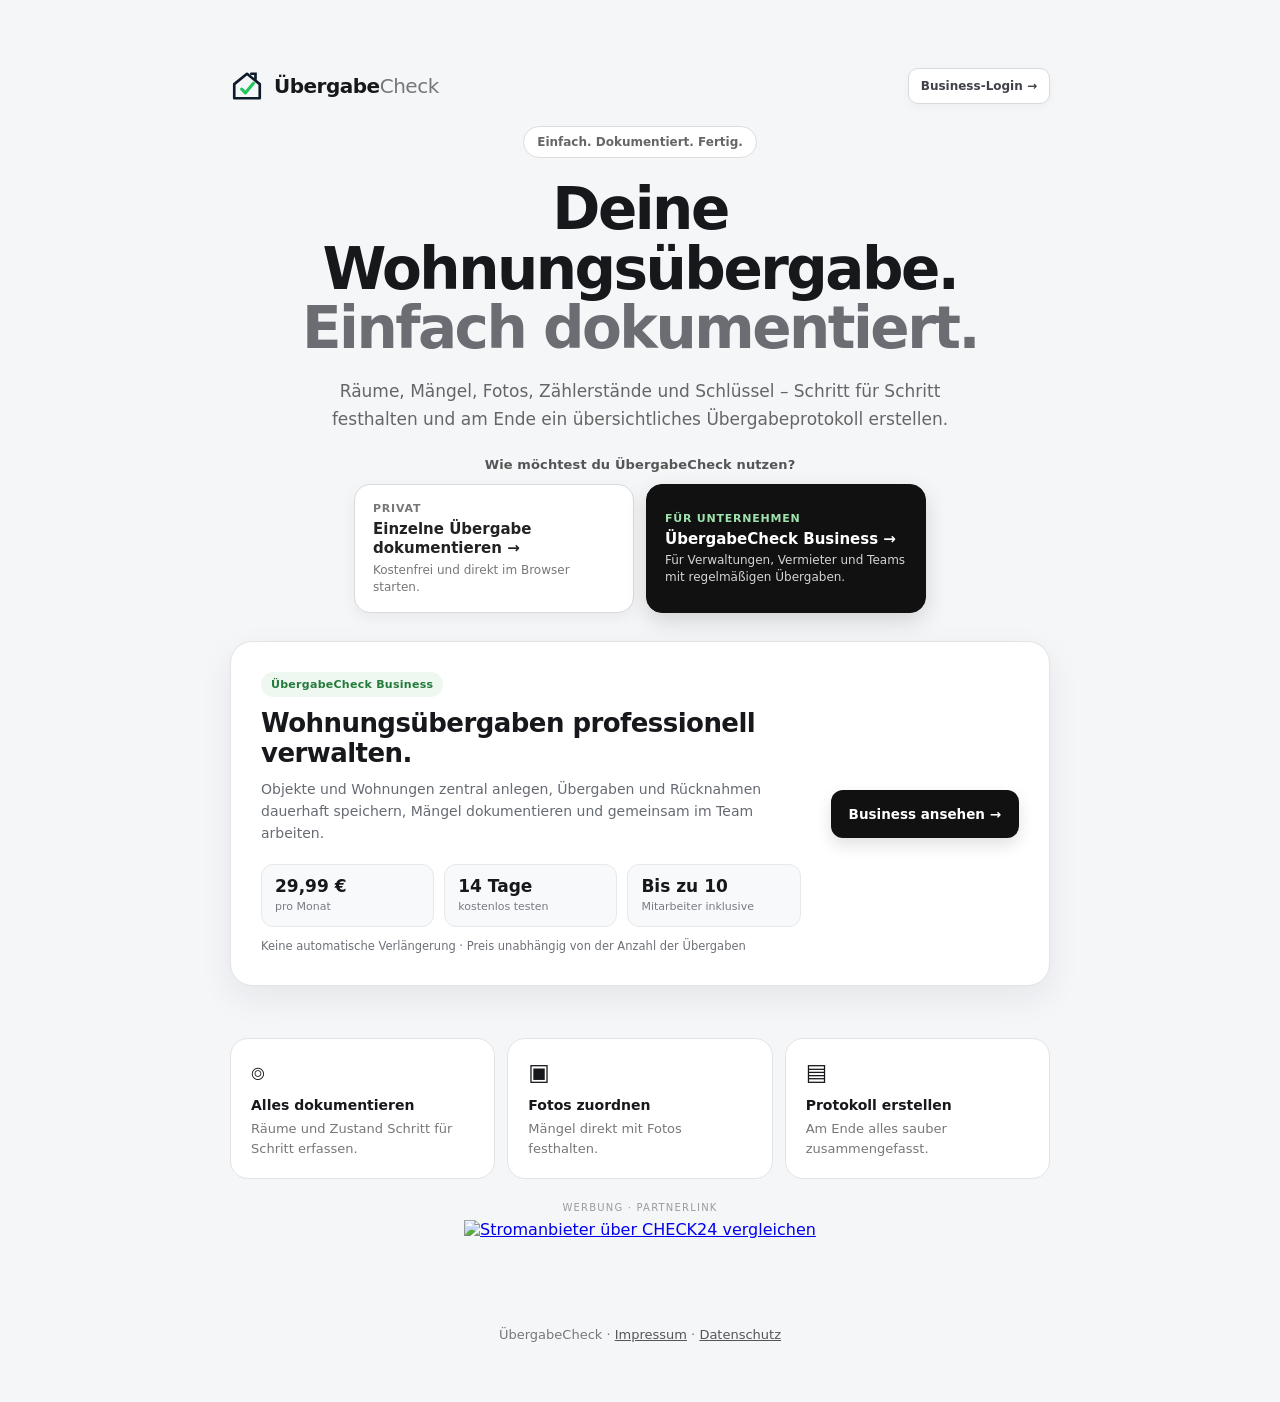
==== commit 4649bfbc: "Add Business login to homepage header" ====
--- a/index.html
+++ b/index.html
@@ -105,7 +105,10 @@
   }
   .landing{min-height:calc(100vh - 88px);display:flex;align-items:center;justify-content:center;padding:40px 0 70px}
   .landing-inner{text-align:center;max-width:820px}
+  .landing-top{display:flex;align-items:center;justify-content:space-between;gap:18px;margin-bottom:22px}
   .brand-lockup{display:flex;align-items:center;gap:10px}
+  .business-login-link{display:inline-flex;align-items:center;justify-content:center;min-height:36px;padding:8px 12px;border:1px solid #d9dade;border-radius:10px;background:#fff;color:#3f4349;text-decoration:none;font-size:12px;font-weight:800;white-space:nowrap;box-shadow:0 3px 10px rgba(0,0,0,.035)}
+  .business-login-link:hover{border-color:#bfc1c7;color:#111;background:#fafafa}
   .brand-mark{width:34px;height:34px;flex:0 0 34px}
   .brand-mark svg{width:100%;height:100%;display:block}
   .site-footer{margin:18px 0 0;text-align:center;font-size:13px;color:#777}
@@ -122,7 +125,7 @@
   .impressum-close{background:#ececef;color:#222;padding:9px 13px}
   .impressum-modal p{line-height:1.6;color:#555}
   .impressum-modal strong{color:#222}
-  .landing-logo{font-size:20px;font-weight:850;letter-spacing:-.5px;margin-bottom:22px}
+  .landing-logo{font-size:20px;font-weight:850;letter-spacing:-.5px;margin-bottom:0}
   .landing-logo span{font-weight:500;color:#777}
   .landing-pill{display:inline-block;background:#fff;border:1px solid #ddd;border-radius:999px;padding:8px 13px;font-size:12px;font-weight:750;color:#666;margin-bottom:22px}
   .landing h1{font-size:58px;line-height:1.03;letter-spacing:-2.5px;margin:0 0 18px;font-weight:850}
@@ -147,6 +150,8 @@
   .landing-features span{display:block;color:#777;font-size:13px;line-height:1.5}
   @media(max-width:700px){
     .landing{min-height:calc(100vh - 50px);padding:25px 0 45px}
+    .landing-top{align-items:center;gap:10px;margin-bottom:20px}
+    .business-login-link{min-height:34px;padding:7px 9px;font-size:11.5px}
     .landing h1{font-size:40px;letter-spacing:-1.7px}
     .landing-lead{font-size:15px}
     .landing-audience-note{margin-top:20px}
@@ -199,9 +204,12 @@
 <div class="app">
   <section class="landing" id="landing">
     <div class="landing-inner">
-      <div class="landing-logo brand-lockup">
-        <div class="brand-mark" aria-hidden="true"><svg viewBox="0 0 64 64" fill="none" xmlns="http://www.w3.org/2000/svg"><path d="M8 28.5 32 9l24 19.5V55H8V28.5Z" stroke="#0D1B2A" stroke-width="5" stroke-linejoin="round"/><path d="M40 9h8v10" stroke="#0D1B2A" stroke-width="5" stroke-linecap="round"/><path d="m22 38 7 7 15-18" stroke="#22C55E" stroke-width="6" stroke-linecap="round" stroke-linejoin="round"/></svg></div>
-        <div>Übergabe<span>Check</span></div>
+      <div class="landing-top">
+        <div class="landing-logo brand-lockup">
+          <div class="brand-mark" aria-hidden="true"><svg viewBox="0 0 64 64" fill="none" xmlns="http://www.w3.org/2000/svg"><path d="M8 28.5 32 9l24 19.5V55H8V28.5Z" stroke="#0D1B2A" stroke-width="5" stroke-linejoin="round"/><path d="M40 9h8v10" stroke="#0D1B2A" stroke-width="5" stroke-linecap="round"/><path d="m22 38 7 7 15-18" stroke="#22C55E" stroke-width="6" stroke-linecap="round" stroke-linejoin="round"/></svg></div>
+          <div>Übergabe<span>Check</span></div>
+        </div>
+        <a class="business-login-link" href="/business/app.html">Business-Login →</a>
       </div>
       <div class="landing-pill">Einfach. Dokumentiert. Fertig.</div>
       <h1>Deine Wohnungsübergabe.<br><em>Einfach dokumentiert.</em></h1>
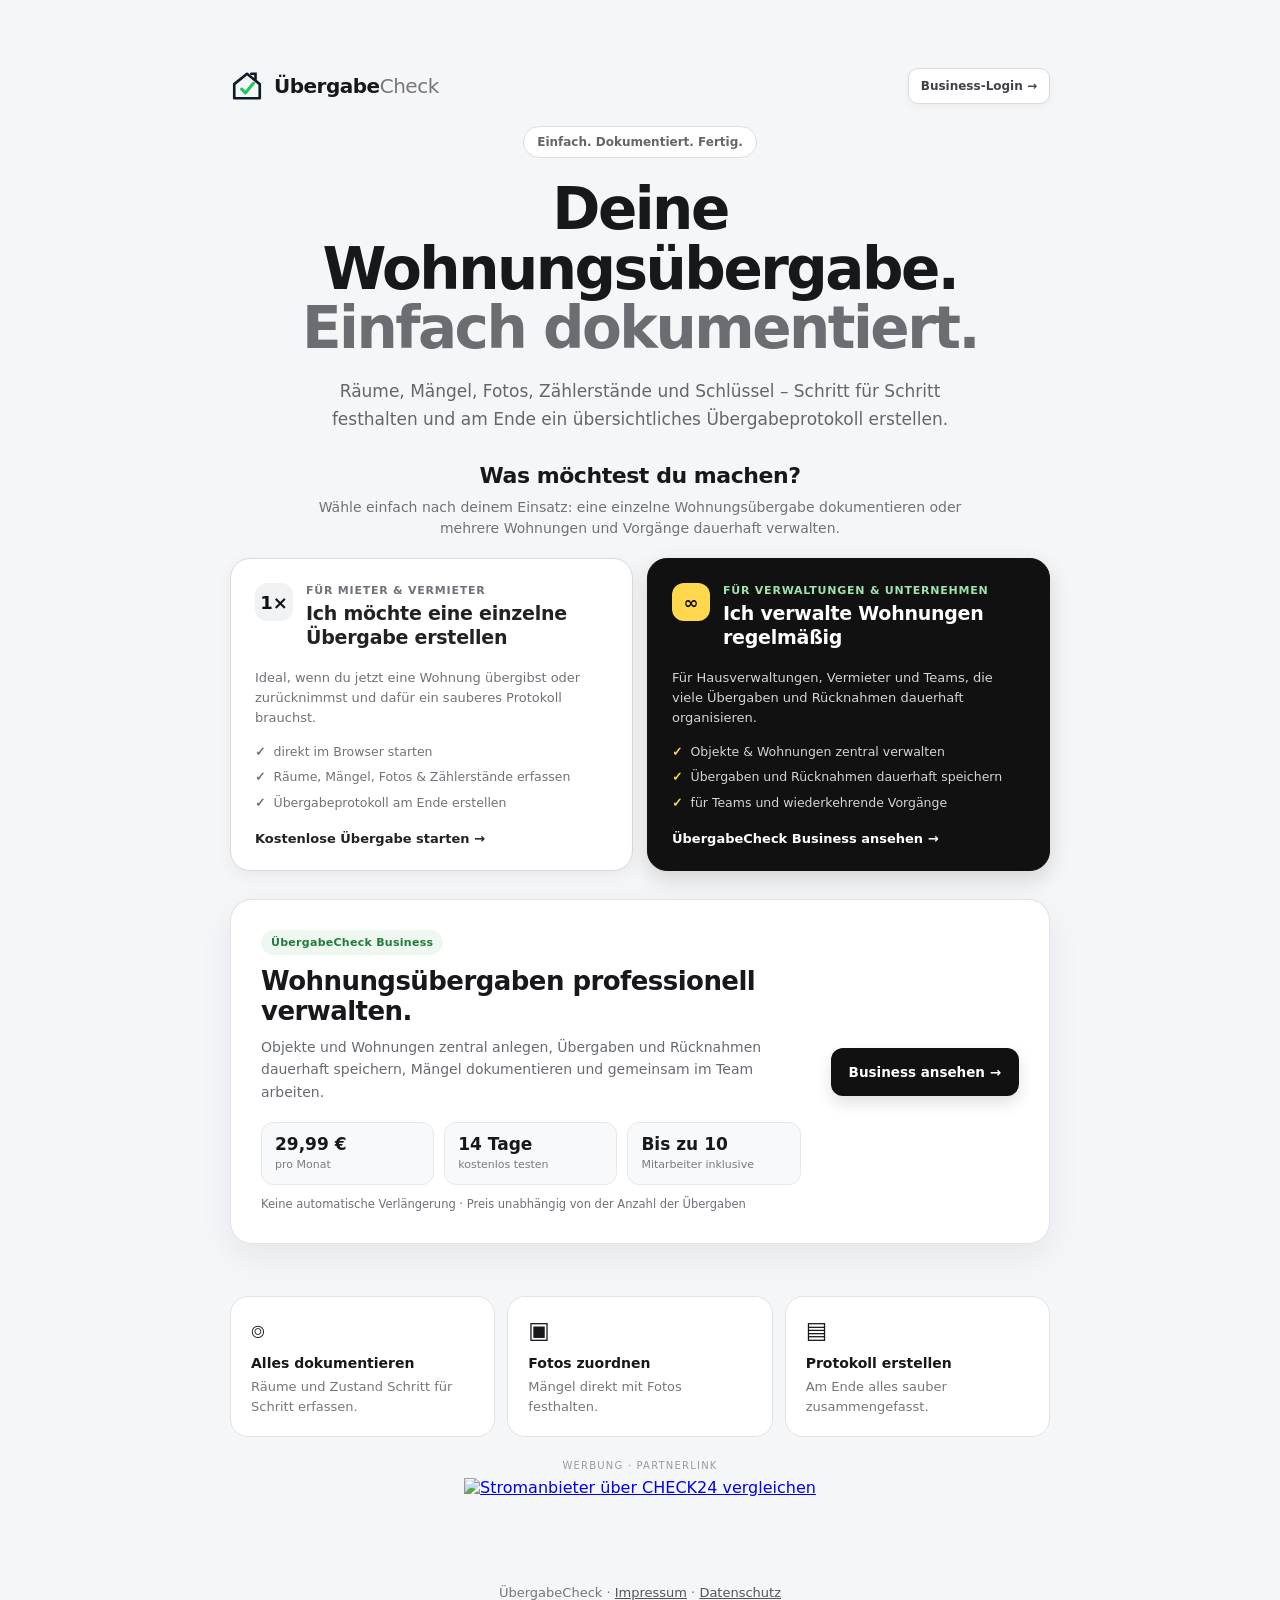
==== commit b099932f: "Startseite: Privat- und Business-Auswahl klarer erklären" ====
--- a/index.html
+++ b/index.html
@@ -131,18 +131,29 @@
   .landing h1{font-size:58px;line-height:1.03;letter-spacing:-2.5px;margin:0 0 18px;font-weight:850}
   .landing h1 em{font-style:normal;color:#6b6d72}
   .landing-lead{max-width:690px;margin:0 auto;color:#666;font-size:17px;line-height:1.65}
-  .landing-audience-note{margin:24px auto 0;font-size:13px;font-weight:800;color:#555;letter-spacing:.01em}
-  .landing-choice{display:grid;grid-template-columns:repeat(2,minmax(0,280px));gap:12px;justify-content:center;margin-top:12px}
-  .landing-choice-card{min-height:96px;padding:17px 18px;border-radius:16px;text-align:left;display:flex;flex-direction:column;justify-content:center;text-decoration:none;cursor:pointer;transition:transform .15s ease,box-shadow .15s ease,border-color .15s ease}
-  .landing-choice-card small{display:block;margin-bottom:5px;font-size:11px;font-weight:900;letter-spacing:.07em;text-transform:uppercase}
-  .landing-choice-card strong{display:block;font-size:15px;line-height:1.25;margin-bottom:4px}
-  .landing-choice-card span{display:block;font-size:12px;line-height:1.4}
+  .landing-audience{margin:30px auto 0;max-width:690px}
+  .landing-audience h2{font-size:22px;line-height:1.2;margin:0 0 7px;letter-spacing:-.45px}
+  .landing-audience p{margin:0;color:#70727a;font-size:14px;line-height:1.55}
+  .landing-choice{display:grid;grid-template-columns:repeat(2,minmax(0,1fr));gap:14px;justify-content:center;margin-top:18px;text-align:left}
+  .landing-choice-card{min-height:230px;padding:24px;border-radius:20px;text-align:left;display:flex;flex-direction:column;text-decoration:none;cursor:pointer;transition:transform .15s ease,box-shadow .15s ease,border-color .15s ease}
+  .choice-top{display:flex;align-items:flex-start;gap:13px;margin-bottom:18px}
+  .choice-icon{width:38px;height:38px;border-radius:12px;display:flex;align-items:center;justify-content:center;flex:0 0 38px;font-size:18px;font-weight:900}
+  .choice-copy small{display:block;margin:1px 0 5px;font-size:11px;font-weight:900;letter-spacing:.07em;text-transform:uppercase}
+  .choice-copy strong{display:block;font-size:19px;line-height:1.25;letter-spacing:-.25px}
+  .choice-description{font-size:13px;line-height:1.55;margin-bottom:15px}
+  .choice-list{display:grid;gap:8px;margin:0 0 20px;padding:0;list-style:none}
+  .choice-list li{font-size:12.5px;line-height:1.4}
+  .choice-list li::before{content:"✓";font-weight:950;margin-right:8px}
+  .choice-cta{margin-top:auto;display:inline-flex;align-items:center;font-size:13px;font-weight:900}
   .landing-button{margin:0;background:#fff;color:#222;border:1px solid #d9dade;box-shadow:0 5px 16px rgba(0,0,0,.055);font:inherit}
-  .landing-button small{color:#777}.landing-button span{color:#777}
-  .landing-button:hover{transform:translateY(-1px);border-color:#bfc1c7;box-shadow:0 8px 20px rgba(0,0,0,.08)}
+  .landing-button .choice-icon{background:#f1f2f4;color:#111}
+  .landing-button .choice-copy small,.landing-button .choice-description,.landing-button .choice-list{color:#6f7278}
+  .landing-button:hover{transform:translateY(-2px);border-color:#bfc1c7;box-shadow:0 10px 24px rgba(0,0,0,.09)}
   .landing-business-button{background:#111;color:#fff;border:1px solid #111;box-shadow:0 8px 22px rgba(0,0,0,.14)}
-  .landing-business-button small{color:#9ee3ad}.landing-business-button span{color:#d4d4d7}
-  .landing-business-button:hover{transform:translateY(-1px);box-shadow:0 11px 26px rgba(0,0,0,.18)}
+  .landing-business-button .choice-icon{background:#ffd84d;color:#111}
+  .landing-business-button .choice-copy small{color:#9ee3ad}.landing-business-button .choice-description,.landing-business-button .choice-list{color:#d4d4d7}
+  .landing-business-button .choice-list li::before{color:#ffd84d}
+  .landing-business-button:hover{transform:translateY(-2px);box-shadow:0 12px 28px rgba(0,0,0,.19)}
   .landing-features{display:grid;grid-template-columns:repeat(3,1fr);gap:12px;margin-top:52px;text-align:left}
   .landing-features>div{background:#fff;border:1px solid #e2e3e6;border-radius:18px;padding:20px}
   .feature-icon{font-size:23px;margin-bottom:12px}
@@ -154,9 +165,11 @@
     .business-login-link{min-height:34px;padding:7px 9px;font-size:11.5px}
     .landing h1{font-size:40px;letter-spacing:-1.7px}
     .landing-lead{font-size:15px}
-    .landing-audience-note{margin-top:20px}
+    .landing-audience{margin-top:24px}
+    .landing-audience h2{font-size:20px}
     .landing-choice{grid-template-columns:1fr}
-    .landing-choice-card{min-height:88px}
+    .landing-choice-card{min-height:0;padding:20px}
+    .choice-top{margin-bottom:14px}
     .landing-features{grid-template-columns:1fr;margin-top:38px}
   }
   .sig-wrap{margin-top:12px}
@@ -214,17 +227,42 @@
       <div class="landing-pill">Einfach. Dokumentiert. Fertig.</div>
       <h1>Deine Wohnungsübergabe.<br><em>Einfach dokumentiert.</em></h1>
       <p class="landing-lead">Räume, Mängel, Fotos, Zählerstände und Schlüssel – Schritt für Schritt festhalten und am Ende ein übersichtliches Übergabeprotokoll erstellen.</p>
-      <div class="landing-audience-note">Wie möchtest du ÜbergabeCheck nutzen?</div>
+      <div class="landing-audience">
+        <h2>Was möchtest du machen?</h2>
+        <p>Wähle einfach nach deinem Einsatz: eine einzelne Wohnungsübergabe dokumentieren oder mehrere Wohnungen und Vorgänge dauerhaft verwalten.</p>
+      </div>
       <div class="landing-choice">
         <button class="landing-choice-card landing-button" onclick="startApp()">
-          <small>Privat</small>
-          <strong>Einzelne Übergabe dokumentieren →</strong>
-          <span>Kostenfrei und direkt im Browser starten.</span>
+          <div class="choice-top">
+            <div class="choice-icon">1×</div>
+            <div class="choice-copy">
+              <small>Für Mieter &amp; Vermieter</small>
+              <strong>Ich möchte eine einzelne Übergabe erstellen</strong>
+            </div>
+          </div>
+          <div class="choice-description">Ideal, wenn du jetzt eine Wohnung übergibst oder zurücknimmst und dafür ein sauberes Protokoll brauchst.</div>
+          <ul class="choice-list">
+            <li>direkt im Browser starten</li>
+            <li>Räume, Mängel, Fotos &amp; Zählerstände erfassen</li>
+            <li>Übergabeprotokoll am Ende erstellen</li>
+          </ul>
+          <span class="choice-cta">Kostenlose Übergabe starten →</span>
         </button>
         <a class="landing-choice-card landing-business-button" href="/business/">
-          <small>Für Unternehmen</small>
-          <strong>ÜbergabeCheck Business →</strong>
-          <span>Für Verwaltungen, Vermieter und Teams mit regelmäßigen Übergaben.</span>
+          <div class="choice-top">
+            <div class="choice-icon">∞</div>
+            <div class="choice-copy">
+              <small>Für Verwaltungen &amp; Unternehmen</small>
+              <strong>Ich verwalte Wohnungen regelmäßig</strong>
+            </div>
+          </div>
+          <div class="choice-description">Für Hausverwaltungen, Vermieter und Teams, die viele Übergaben und Rücknahmen dauerhaft organisieren.</div>
+          <ul class="choice-list">
+            <li>Objekte &amp; Wohnungen zentral verwalten</li>
+            <li>Übergaben und Rücknahmen dauerhaft speichern</li>
+            <li>für Teams und wiederkehrende Vorgänge</li>
+          </ul>
+          <span class="choice-cta">ÜbergabeCheck Business ansehen →</span>
         </a>
       </div>
       <div class="landing-features">
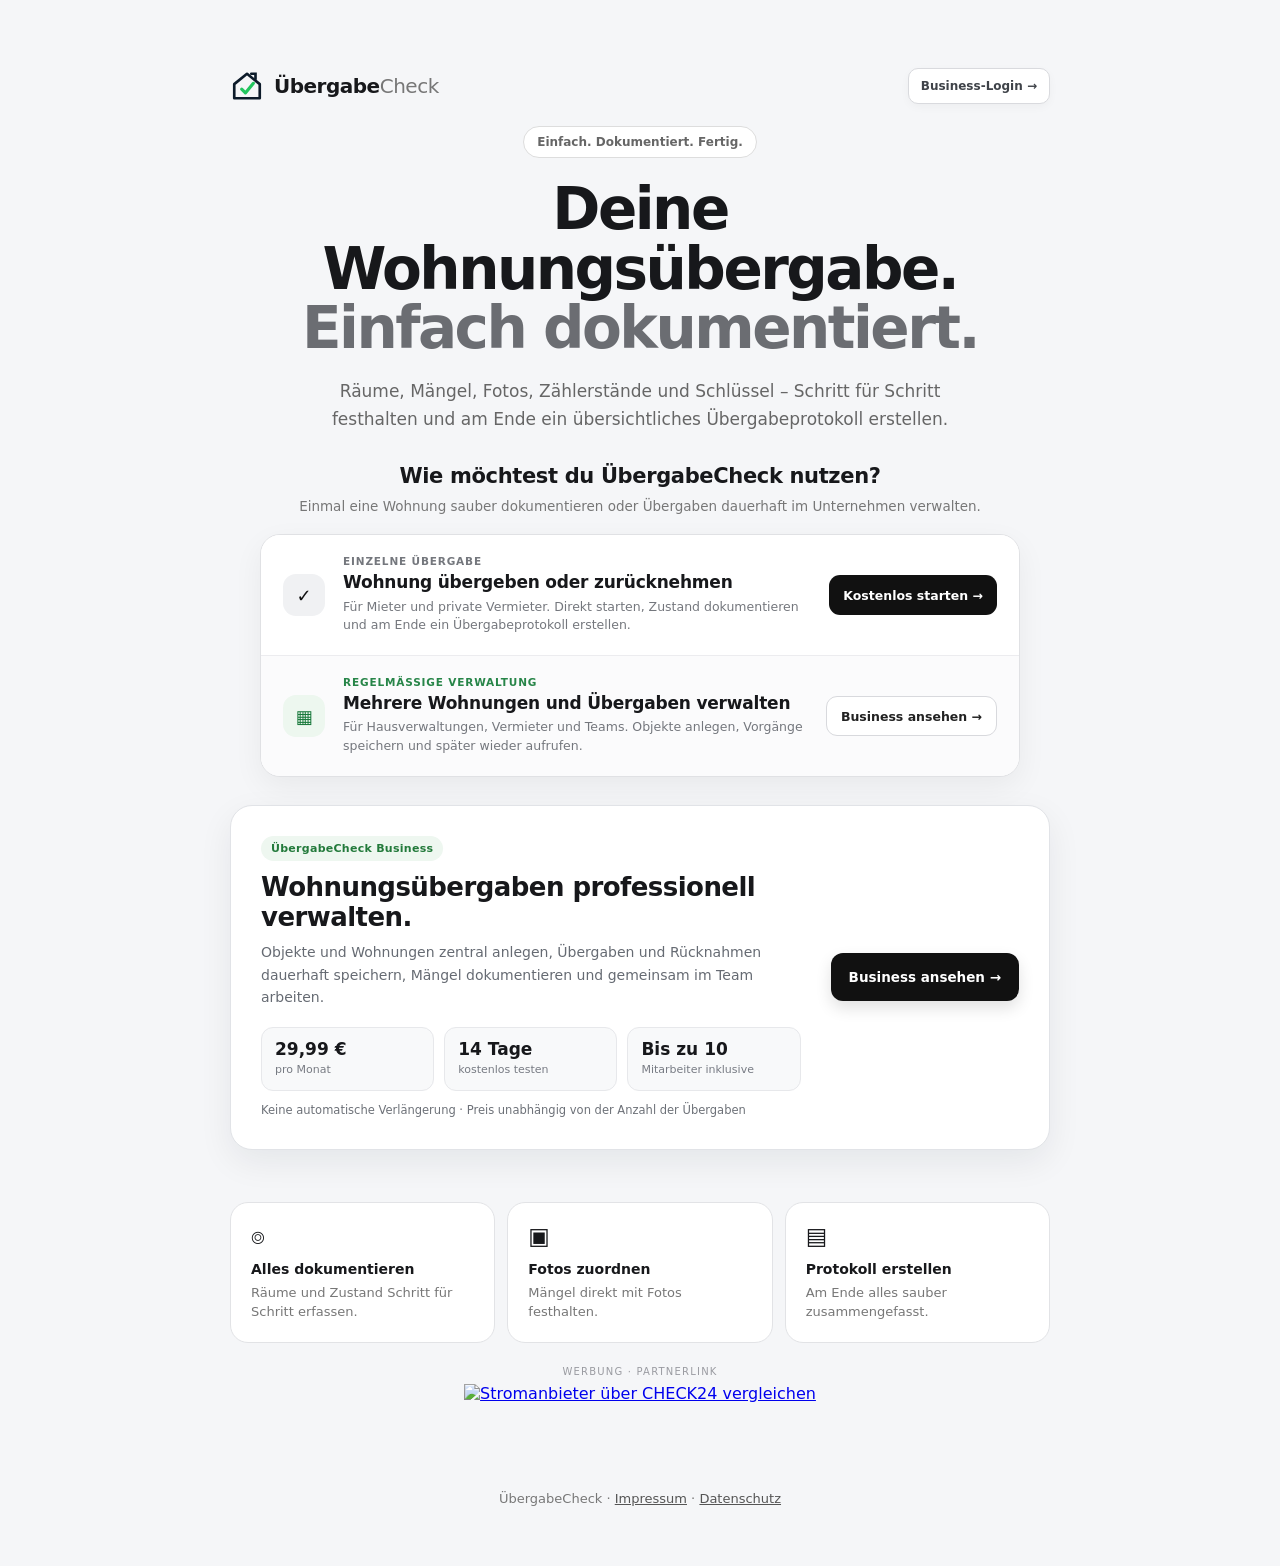
==== commit a5543a9e: "Startseite: Auswahl deutlich ruhiger und verständlicher gestalten" ====
--- a/index.html
+++ b/index.html
@@ -131,29 +131,25 @@
   .landing h1{font-size:58px;line-height:1.03;letter-spacing:-2.5px;margin:0 0 18px;font-weight:850}
   .landing h1 em{font-style:normal;color:#6b6d72}
   .landing-lead{max-width:690px;margin:0 auto;color:#666;font-size:17px;line-height:1.65}
-  .landing-audience{margin:30px auto 0;max-width:690px}
-  .landing-audience h2{font-size:22px;line-height:1.2;margin:0 0 7px;letter-spacing:-.45px}
-  .landing-audience p{margin:0;color:#70727a;font-size:14px;line-height:1.55}
-  .landing-choice{display:grid;grid-template-columns:repeat(2,minmax(0,1fr));gap:14px;justify-content:center;margin-top:18px;text-align:left}
-  .landing-choice-card{min-height:230px;padding:24px;border-radius:20px;text-align:left;display:flex;flex-direction:column;text-decoration:none;cursor:pointer;transition:transform .15s ease,box-shadow .15s ease,border-color .15s ease}
-  .choice-top{display:flex;align-items:flex-start;gap:13px;margin-bottom:18px}
-  .choice-icon{width:38px;height:38px;border-radius:12px;display:flex;align-items:center;justify-content:center;flex:0 0 38px;font-size:18px;font-weight:900}
-  .choice-copy small{display:block;margin:1px 0 5px;font-size:11px;font-weight:900;letter-spacing:.07em;text-transform:uppercase}
-  .choice-copy strong{display:block;font-size:19px;line-height:1.25;letter-spacing:-.25px}
-  .choice-description{font-size:13px;line-height:1.55;margin-bottom:15px}
-  .choice-list{display:grid;gap:8px;margin:0 0 20px;padding:0;list-style:none}
-  .choice-list li{font-size:12.5px;line-height:1.4}
-  .choice-list li::before{content:"✓";font-weight:950;margin-right:8px}
-  .choice-cta{margin-top:auto;display:inline-flex;align-items:center;font-size:13px;font-weight:900}
-  .landing-button{margin:0;background:#fff;color:#222;border:1px solid #d9dade;box-shadow:0 5px 16px rgba(0,0,0,.055);font:inherit}
-  .landing-button .choice-icon{background:#f1f2f4;color:#111}
-  .landing-button .choice-copy small,.landing-button .choice-description,.landing-button .choice-list{color:#6f7278}
-  .landing-button:hover{transform:translateY(-2px);border-color:#bfc1c7;box-shadow:0 10px 24px rgba(0,0,0,.09)}
-  .landing-business-button{background:#111;color:#fff;border:1px solid #111;box-shadow:0 8px 22px rgba(0,0,0,.14)}
-  .landing-business-button .choice-icon{background:#ffd84d;color:#111}
-  .landing-business-button .choice-copy small{color:#9ee3ad}.landing-business-button .choice-description,.landing-business-button .choice-list{color:#d4d4d7}
-  .landing-business-button .choice-list li::before{color:#ffd84d}
-  .landing-business-button:hover{transform:translateY(-2px);box-shadow:0 12px 28px rgba(0,0,0,.19)}
+  .landing-audience{margin:30px auto 0;max-width:720px}
+  .landing-audience h2{font-size:21px;line-height:1.25;margin:0 0 6px;letter-spacing:-.35px}
+  .landing-audience p{margin:0;color:#777;font-size:13.5px;line-height:1.55}
+  .landing-choice{max-width:760px;margin:18px auto 0;background:#fff;border:1px solid #e0e1e4;border-radius:20px;overflow:hidden;box-shadow:0 10px 30px rgba(0,0,0,.055);text-align:left}
+  .landing-choice-card{width:100%;min-height:116px;padding:20px 22px;display:grid;grid-template-columns:44px minmax(0,1fr) auto;gap:16px;align-items:center;text-align:left;text-decoration:none;cursor:pointer;transition:background .15s ease;border:0;border-radius:0}
+  .landing-choice-card+.landing-choice-card{border-top:1px solid #ececef}
+  .choice-icon{width:42px;height:42px;border-radius:13px;display:flex;align-items:center;justify-content:center;font-size:18px;font-weight:900;background:#f0f1f3;color:#111}
+  .choice-copy small{display:block;margin:0 0 5px;font-size:10.5px;font-weight:900;letter-spacing:.08em;text-transform:uppercase;color:#74777d}
+  .choice-copy strong{display:block;font-size:17px;line-height:1.25;letter-spacing:-.2px;color:#17181b;margin-bottom:4px}
+  .choice-copy span{display:block;font-size:12.5px;line-height:1.5;color:#74777d}
+  .choice-cta{display:inline-flex;align-items:center;justify-content:center;min-height:40px;padding:10px 14px;border-radius:11px;font-size:12.5px;font-weight:900;white-space:nowrap}
+  .landing-button{margin:0;background:#fff;color:#222;font:inherit}
+  .landing-button:hover{background:#fafafa}
+  .landing-button .choice-cta{background:#111;color:#fff}
+  .landing-business-button{background:#fbfbfc;color:#222}
+  .landing-business-button:hover{background:#f6f7f8}
+  .landing-business-button .choice-icon{background:#edf7ef;color:#17783a}
+  .landing-business-button .choice-copy small{color:#278548}
+  .landing-business-button .choice-cta{background:#fff;color:#222;border:1px solid #d8d9dd}
   .landing-features{display:grid;grid-template-columns:repeat(3,1fr);gap:12px;margin-top:52px;text-align:left}
   .landing-features>div{background:#fff;border:1px solid #e2e3e6;border-radius:18px;padding:20px}
   .feature-icon{font-size:23px;margin-bottom:12px}
@@ -166,10 +162,11 @@
     .landing h1{font-size:40px;letter-spacing:-1.7px}
     .landing-lead{font-size:15px}
     .landing-audience{margin-top:24px}
-    .landing-audience h2{font-size:20px}
-    .landing-choice{grid-template-columns:1fr}
-    .landing-choice-card{min-height:0;padding:20px}
-    .choice-top{margin-bottom:14px}
+    .landing-audience h2{font-size:19px}
+    .landing-choice{margin-top:15px}
+    .landing-choice-card{min-height:0;padding:18px;grid-template-columns:40px 1fr;gap:13px}
+    .choice-icon{width:38px;height:38px}
+    .choice-cta{grid-column:1/-1;width:100%;margin-top:2px}
     .landing-features{grid-template-columns:1fr;margin-top:38px}
   }
   .sig-wrap{margin-top:12px}
@@ -211,7 +208,7 @@
 </style>
 <link rel="stylesheet" href="ads.css?v=14">
 <script defer src="https://cloud.umami.is/script.js" data-website-id="a4c18987-08e8-480c-a3e7-a19b50232683" data-domains="smettmann.github.io"></script>
-<script defer src="ads.js?v=15"></script>
+<script defer src="ads.js?v=16"></script>
 </head>
 <body>
 <div class="app">
@@ -228,41 +225,27 @@
       <h1>Deine Wohnungsübergabe.<br><em>Einfach dokumentiert.</em></h1>
       <p class="landing-lead">Räume, Mängel, Fotos, Zählerstände und Schlüssel – Schritt für Schritt festhalten und am Ende ein übersichtliches Übergabeprotokoll erstellen.</p>
       <div class="landing-audience">
-        <h2>Was möchtest du machen?</h2>
-        <p>Wähle einfach nach deinem Einsatz: eine einzelne Wohnungsübergabe dokumentieren oder mehrere Wohnungen und Vorgänge dauerhaft verwalten.</p>
+        <h2>Wie möchtest du ÜbergabeCheck nutzen?</h2>
+        <p>Einmal eine Wohnung sauber dokumentieren oder Übergaben dauerhaft im Unternehmen verwalten.</p>
       </div>
       <div class="landing-choice">
         <button class="landing-choice-card landing-button" onclick="startApp()">
-          <div class="choice-top">
-            <div class="choice-icon">1×</div>
-            <div class="choice-copy">
-              <small>Für Mieter &amp; Vermieter</small>
-              <strong>Ich möchte eine einzelne Übergabe erstellen</strong>
-            </div>
+          <div class="choice-icon">✓</div>
+          <div class="choice-copy">
+            <small>Einzelne Übergabe</small>
+            <strong>Wohnung übergeben oder zurücknehmen</strong>
+            <span>Für Mieter und private Vermieter. Direkt starten, Zustand dokumentieren und am Ende ein Übergabeprotokoll erstellen.</span>
           </div>
-          <div class="choice-description">Ideal, wenn du jetzt eine Wohnung übergibst oder zurücknimmst und dafür ein sauberes Protokoll brauchst.</div>
-          <ul class="choice-list">
-            <li>direkt im Browser starten</li>
-            <li>Räume, Mängel, Fotos &amp; Zählerstände erfassen</li>
-            <li>Übergabeprotokoll am Ende erstellen</li>
-          </ul>
-          <span class="choice-cta">Kostenlose Übergabe starten →</span>
+          <span class="choice-cta">Kostenlos starten →</span>
         </button>
         <a class="landing-choice-card landing-business-button" href="/business/">
-          <div class="choice-top">
-            <div class="choice-icon">∞</div>
-            <div class="choice-copy">
-              <small>Für Verwaltungen &amp; Unternehmen</small>
-              <strong>Ich verwalte Wohnungen regelmäßig</strong>
-            </div>
+          <div class="choice-icon">▦</div>
+          <div class="choice-copy">
+            <small>Regelmäßige Verwaltung</small>
+            <strong>Mehrere Wohnungen und Übergaben verwalten</strong>
+            <span>Für Hausverwaltungen, Vermieter und Teams. Objekte anlegen, Vorgänge speichern und später wieder aufrufen.</span>
           </div>
-          <div class="choice-description">Für Hausverwaltungen, Vermieter und Teams, die viele Übergaben und Rücknahmen dauerhaft organisieren.</div>
-          <ul class="choice-list">
-            <li>Objekte &amp; Wohnungen zentral verwalten</li>
-            <li>Übergaben und Rücknahmen dauerhaft speichern</li>
-            <li>für Teams und wiederkehrende Vorgänge</li>
-          </ul>
-          <span class="choice-cta">ÜbergabeCheck Business ansehen →</span>
+          <span class="choice-cta">Business ansehen →</span>
         </a>
       </div>
       <div class="landing-features">
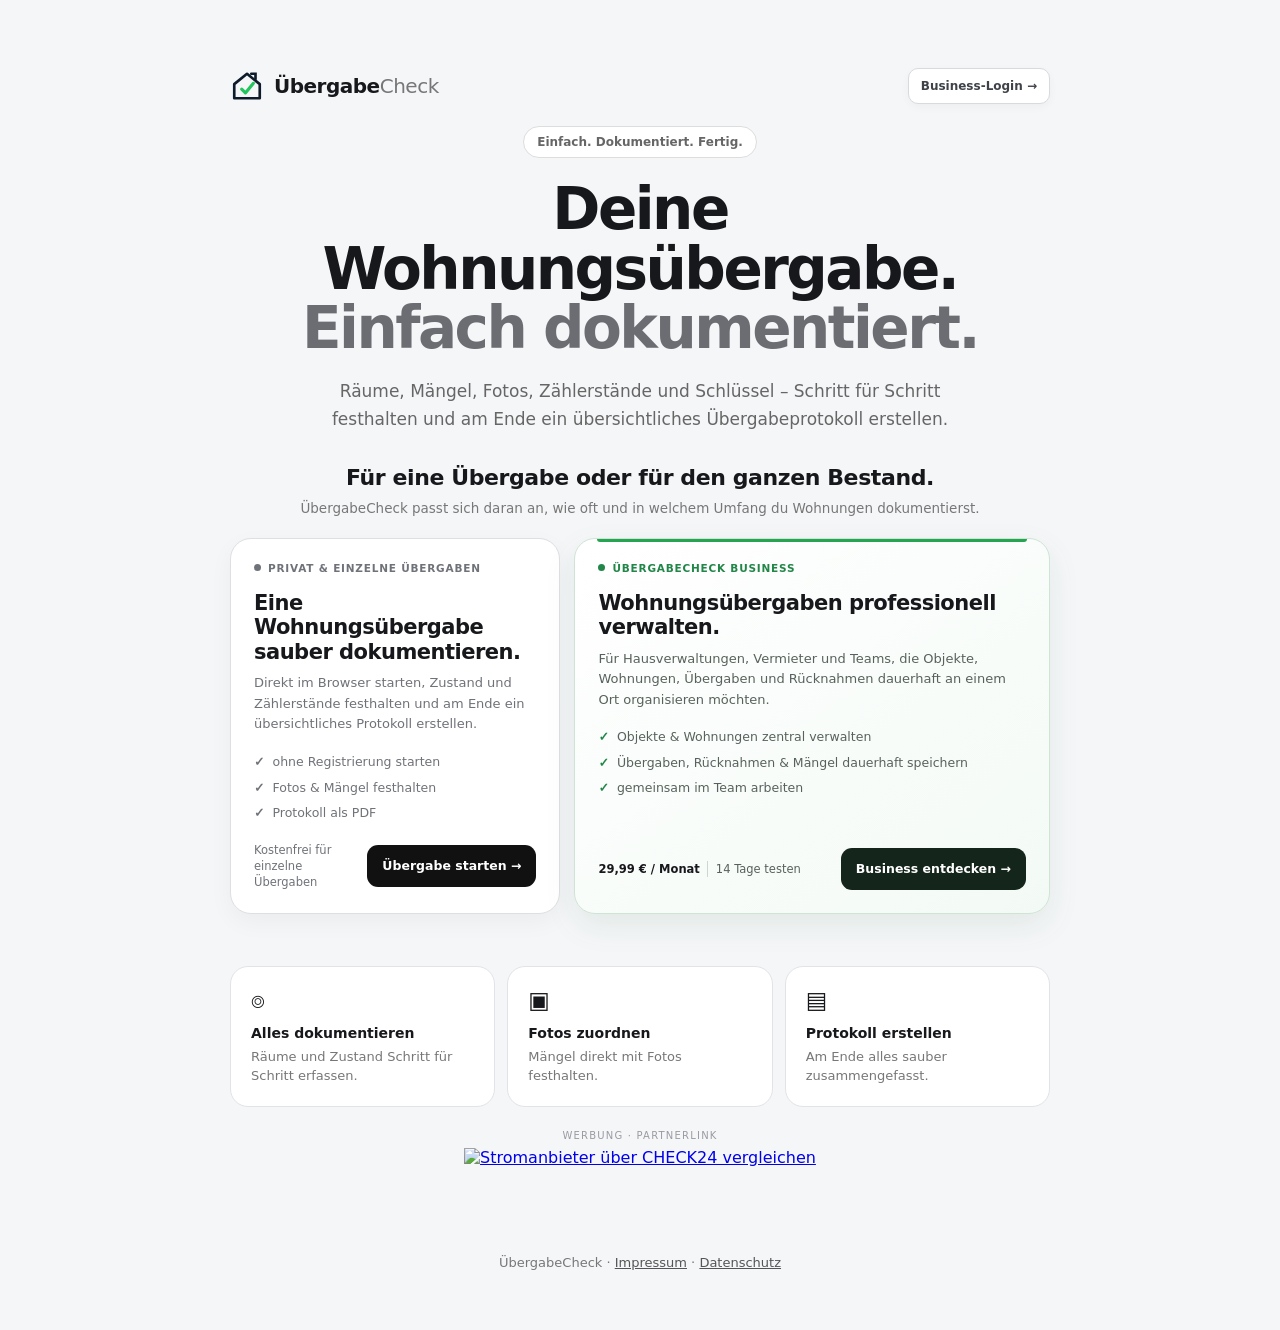
==== commit 3820f9b2: "Startseite: Business-Bereich hochwertiger und klarer hervorheben" ====
--- a/index.html
+++ b/index.html
@@ -131,25 +131,34 @@
   .landing h1{font-size:58px;line-height:1.03;letter-spacing:-2.5px;margin:0 0 18px;font-weight:850}
   .landing h1 em{font-style:normal;color:#6b6d72}
   .landing-lead{max-width:690px;margin:0 auto;color:#666;font-size:17px;line-height:1.65}
-  .landing-audience{margin:30px auto 0;max-width:720px}
-  .landing-audience h2{font-size:21px;line-height:1.25;margin:0 0 6px;letter-spacing:-.35px}
+  .landing-audience{margin:31px auto 0;max-width:720px}
+  .landing-audience h2{font-size:22px;line-height:1.25;margin:0 0 6px;letter-spacing:-.4px}
   .landing-audience p{margin:0;color:#777;font-size:13.5px;line-height:1.55}
-  .landing-choice{max-width:760px;margin:18px auto 0;background:#fff;border:1px solid #e0e1e4;border-radius:20px;overflow:hidden;box-shadow:0 10px 30px rgba(0,0,0,.055);text-align:left}
-  .landing-choice-card{width:100%;min-height:116px;padding:20px 22px;display:grid;grid-template-columns:44px minmax(0,1fr) auto;gap:16px;align-items:center;text-align:left;text-decoration:none;cursor:pointer;transition:background .15s ease;border:0;border-radius:0}
-  .landing-choice-card+.landing-choice-card{border-top:1px solid #ececef}
-  .choice-icon{width:42px;height:42px;border-radius:13px;display:flex;align-items:center;justify-content:center;font-size:18px;font-weight:900;background:#f0f1f3;color:#111}
-  .choice-copy small{display:block;margin:0 0 5px;font-size:10.5px;font-weight:900;letter-spacing:.08em;text-transform:uppercase;color:#74777d}
-  .choice-copy strong{display:block;font-size:17px;line-height:1.25;letter-spacing:-.2px;color:#17181b;margin-bottom:4px}
-  .choice-copy span{display:block;font-size:12.5px;line-height:1.5;color:#74777d}
-  .choice-cta{display:inline-flex;align-items:center;justify-content:center;min-height:40px;padding:10px 14px;border-radius:11px;font-size:12.5px;font-weight:900;white-space:nowrap}
-  .landing-button{margin:0;background:#fff;color:#222;font:inherit}
-  .landing-button:hover{background:#fafafa}
+  .landing-choice{max-width:820px;margin:19px auto 0;display:grid;grid-template-columns:.82fr 1.18fr;gap:14px;text-align:left}
+  .landing-choice-card{position:relative;min-height:250px;padding:23px;border-radius:21px;text-align:left;text-decoration:none;cursor:pointer;display:flex;flex-direction:column;transition:transform .16s ease,box-shadow .16s ease,border-color .16s ease}
+  .choice-label{display:inline-flex;align-items:center;gap:7px;width:max-content;max-width:100%;font-size:10.5px;font-weight:900;letter-spacing:.075em;text-transform:uppercase;margin-bottom:17px}
+  .choice-label-dot{width:7px;height:7px;border-radius:50%;background:currentColor;flex:0 0 7px}
+  .choice-title{display:block;font-size:21px;line-height:1.17;letter-spacing:-.5px;margin-bottom:9px}
+  .choice-description{font-size:13px;line-height:1.58;margin:0 0 18px}
+  .choice-benefits{display:grid;gap:8px;margin:0 0 20px;padding:0;list-style:none}
+  .choice-benefits li{font-size:12.5px;line-height:1.4}
+  .choice-benefits li::before{content:"✓";font-weight:950;margin-right:8px}
+  .choice-bottom{margin-top:auto;display:flex;align-items:center;justify-content:space-between;gap:12px}
+  .choice-meta{font-size:11.5px;line-height:1.4}
+  .choice-cta{display:inline-flex;align-items:center;justify-content:center;min-height:42px;padding:11px 15px;border-radius:11px;font-size:12.5px;font-weight:900;white-space:nowrap}
+  .landing-button{margin:0;background:#fff;color:#17181b;border:1px solid #dedfe2;box-shadow:0 8px 24px rgba(0,0,0,.045);font:inherit}
+  .landing-button:hover{transform:translateY(-2px);border-color:#c9cbd0;box-shadow:0 12px 28px rgba(0,0,0,.07)}
+  .landing-button .choice-label,.landing-button .choice-description,.landing-button .choice-benefits,.landing-button .choice-meta{color:#6f7278}
   .landing-button .choice-cta{background:#111;color:#fff}
-  .landing-business-button{background:#fbfbfc;color:#222}
-  .landing-business-button:hover{background:#f6f7f8}
-  .landing-business-button .choice-icon{background:#edf7ef;color:#17783a}
-  .landing-business-button .choice-copy small{color:#278548}
-  .landing-business-button .choice-cta{background:#fff;color:#222;border:1px solid #d8d9dd}
+  .landing-business-button{background:linear-gradient(145deg,#ffffff 0%,#f3faf5 100%);color:#17181b;border:1px solid #cfe4d4;box-shadow:0 12px 32px rgba(34,112,60,.09)}
+  .landing-business-button::before{content:"";position:absolute;left:22px;right:22px;top:0;height:3px;border-radius:0 0 999px 999px;background:#25a552}
+  .landing-business-button:hover{transform:translateY(-2px);border-color:#aed4b8;box-shadow:0 16px 34px rgba(34,112,60,.13)}
+  .landing-business-button .choice-label{color:#218648}
+  .landing-business-button .choice-description,.landing-business-button .choice-benefits,.landing-business-button .choice-meta{color:#58625c}
+  .landing-business-button .choice-benefits li::before{color:#218648}
+  .landing-business-button .choice-cta{background:#14251b;color:#fff}
+  .business-price{font-weight:900;color:#17181b}
+  .business-trial{display:inline-flex;align-items:center;margin-left:7px;padding-left:8px;border-left:1px solid #cbd8ce}
   .landing-features{display:grid;grid-template-columns:repeat(3,1fr);gap:12px;margin-top:52px;text-align:left}
   .landing-features>div{background:#fff;border:1px solid #e2e3e6;border-radius:18px;padding:20px}
   .feature-icon{font-size:23px;margin-bottom:12px}
@@ -162,11 +171,13 @@
     .landing h1{font-size:40px;letter-spacing:-1.7px}
     .landing-lead{font-size:15px}
     .landing-audience{margin-top:24px}
-    .landing-audience h2{font-size:19px}
-    .landing-choice{margin-top:15px}
-    .landing-choice-card{min-height:0;padding:18px;grid-template-columns:40px 1fr;gap:13px}
-    .choice-icon{width:38px;height:38px}
-    .choice-cta{grid-column:1/-1;width:100%;margin-top:2px}
+    .landing-audience h2{font-size:20px}
+    .landing-choice{grid-template-columns:1fr;margin-top:16px}
+    .landing-choice-card{min-height:0;padding:20px}
+    .choice-title{font-size:20px}
+    .choice-bottom{align-items:stretch;flex-direction:column}
+    .choice-cta{width:100%}
+    .landing-business-button{order:-1}
     .landing-features{grid-template-columns:1fr;margin-top:38px}
   }
   .sig-wrap{margin-top:12px}
@@ -225,27 +236,38 @@
       <h1>Deine Wohnungsübergabe.<br><em>Einfach dokumentiert.</em></h1>
       <p class="landing-lead">Räume, Mängel, Fotos, Zählerstände und Schlüssel – Schritt für Schritt festhalten und am Ende ein übersichtliches Übergabeprotokoll erstellen.</p>
       <div class="landing-audience">
-        <h2>Wie möchtest du ÜbergabeCheck nutzen?</h2>
-        <p>Einmal eine Wohnung sauber dokumentieren oder Übergaben dauerhaft im Unternehmen verwalten.</p>
+        <h2>Für eine Übergabe oder für den ganzen Bestand.</h2>
+        <p>ÜbergabeCheck passt sich daran an, wie oft und in welchem Umfang du Wohnungen dokumentierst.</p>
       </div>
       <div class="landing-choice">
         <button class="landing-choice-card landing-button" onclick="startApp()">
-          <div class="choice-icon">✓</div>
-          <div class="choice-copy">
-            <small>Einzelne Übergabe</small>
-            <strong>Wohnung übergeben oder zurücknehmen</strong>
-            <span>Für Mieter und private Vermieter. Direkt starten, Zustand dokumentieren und am Ende ein Übergabeprotokoll erstellen.</span>
+          <div class="choice-label"><span class="choice-label-dot"></span>Privat &amp; einzelne Übergaben</div>
+          <strong class="choice-title">Eine Wohnungsübergabe sauber dokumentieren.</strong>
+          <p class="choice-description">Direkt im Browser starten, Zustand und Zählerstände festhalten und am Ende ein übersichtliches Protokoll erstellen.</p>
+          <ul class="choice-benefits">
+            <li>ohne Registrierung starten</li>
+            <li>Fotos &amp; Mängel festhalten</li>
+            <li>Protokoll als PDF</li>
+          </ul>
+          <div class="choice-bottom">
+            <span class="choice-meta">Kostenfrei für einzelne Übergaben</span>
+            <span class="choice-cta">Übergabe starten →</span>
           </div>
-          <span class="choice-cta">Kostenlos starten →</span>
         </button>
+
         <a class="landing-choice-card landing-business-button" href="/business/">
-          <div class="choice-icon">▦</div>
-          <div class="choice-copy">
-            <small>Regelmäßige Verwaltung</small>
-            <strong>Mehrere Wohnungen und Übergaben verwalten</strong>
-            <span>Für Hausverwaltungen, Vermieter und Teams. Objekte anlegen, Vorgänge speichern und später wieder aufrufen.</span>
+          <div class="choice-label"><span class="choice-label-dot"></span>ÜbergabeCheck Business</div>
+          <strong class="choice-title">Wohnungsübergaben professionell verwalten.</strong>
+          <p class="choice-description">Für Hausverwaltungen, Vermieter und Teams, die Objekte, Wohnungen, Übergaben und Rücknahmen dauerhaft an einem Ort organisieren möchten.</p>
+          <ul class="choice-benefits">
+            <li>Objekte &amp; Wohnungen zentral verwalten</li>
+            <li>Übergaben, Rücknahmen &amp; Mängel dauerhaft speichern</li>
+            <li>gemeinsam im Team arbeiten</li>
+          </ul>
+          <div class="choice-bottom">
+            <span class="choice-meta"><span class="business-price">29,99 € / Monat</span><span class="business-trial">14 Tage testen</span></span>
+            <span class="choice-cta">Business entdecken →</span>
           </div>
-          <span class="choice-cta">Business ansehen →</span>
         </a>
       </div>
       <div class="landing-features">
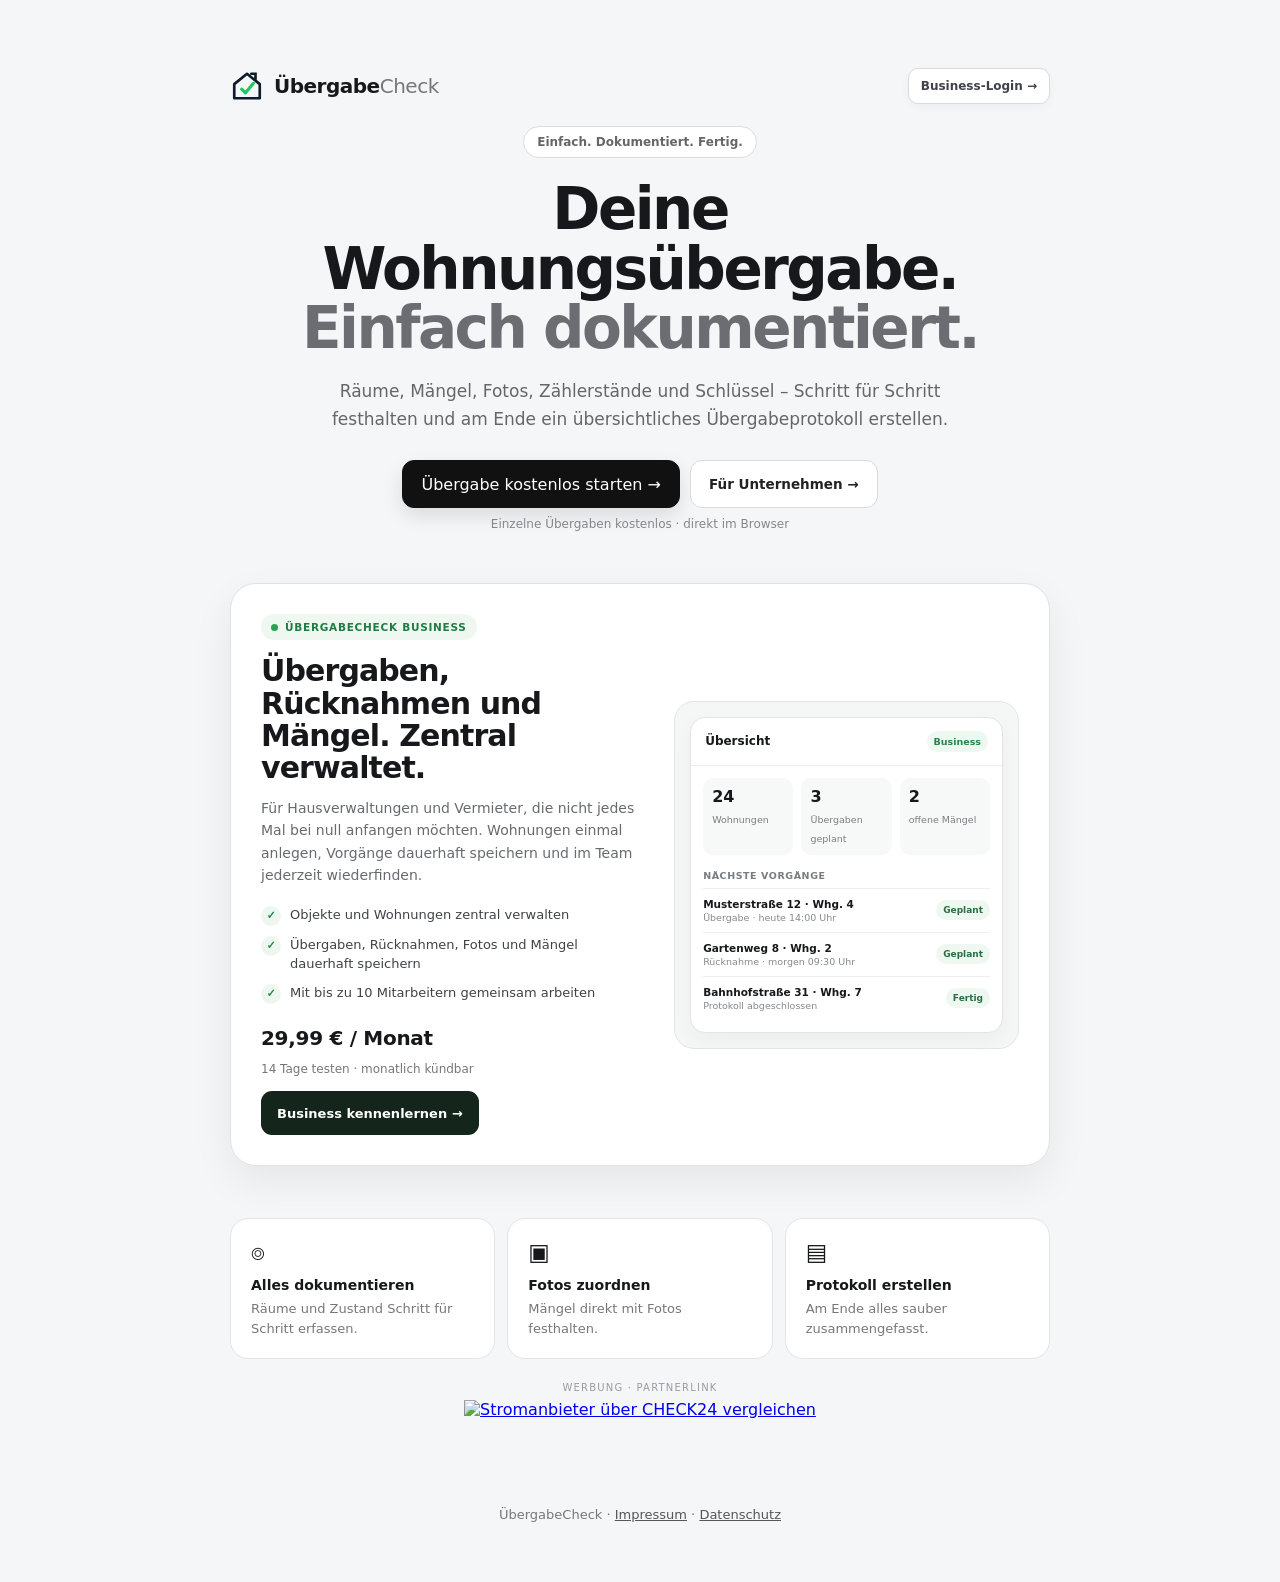
==== commit 2eb4f628: "Startseite neu strukturieren: klare Privat-CTA und eigener Business-Showcase" ====
--- a/index.html
+++ b/index.html
@@ -131,34 +131,44 @@
   .landing h1{font-size:58px;line-height:1.03;letter-spacing:-2.5px;margin:0 0 18px;font-weight:850}
   .landing h1 em{font-style:normal;color:#6b6d72}
   .landing-lead{max-width:690px;margin:0 auto;color:#666;font-size:17px;line-height:1.65}
-  .landing-audience{margin:31px auto 0;max-width:720px}
-  .landing-audience h2{font-size:22px;line-height:1.25;margin:0 0 6px;letter-spacing:-.4px}
-  .landing-audience p{margin:0;color:#777;font-size:13.5px;line-height:1.55}
-  .landing-choice{max-width:820px;margin:19px auto 0;display:grid;grid-template-columns:.82fr 1.18fr;gap:14px;text-align:left}
-  .landing-choice-card{position:relative;min-height:250px;padding:23px;border-radius:21px;text-align:left;text-decoration:none;cursor:pointer;display:flex;flex-direction:column;transition:transform .16s ease,box-shadow .16s ease,border-color .16s ease}
-  .choice-label{display:inline-flex;align-items:center;gap:7px;width:max-content;max-width:100%;font-size:10.5px;font-weight:900;letter-spacing:.075em;text-transform:uppercase;margin-bottom:17px}
-  .choice-label-dot{width:7px;height:7px;border-radius:50%;background:currentColor;flex:0 0 7px}
-  .choice-title{display:block;font-size:21px;line-height:1.17;letter-spacing:-.5px;margin-bottom:9px}
-  .choice-description{font-size:13px;line-height:1.58;margin:0 0 18px}
-  .choice-benefits{display:grid;gap:8px;margin:0 0 20px;padding:0;list-style:none}
-  .choice-benefits li{font-size:12.5px;line-height:1.4}
-  .choice-benefits li::before{content:"✓";font-weight:950;margin-right:8px}
-  .choice-bottom{margin-top:auto;display:flex;align-items:center;justify-content:space-between;gap:12px}
-  .choice-meta{font-size:11.5px;line-height:1.4}
-  .choice-cta{display:inline-flex;align-items:center;justify-content:center;min-height:42px;padding:11px 15px;border-radius:11px;font-size:12.5px;font-weight:900;white-space:nowrap}
-  .landing-button{margin:0;background:#fff;color:#17181b;border:1px solid #dedfe2;box-shadow:0 8px 24px rgba(0,0,0,.045);font:inherit}
-  .landing-button:hover{transform:translateY(-2px);border-color:#c9cbd0;box-shadow:0 12px 28px rgba(0,0,0,.07)}
-  .landing-button .choice-label,.landing-button .choice-description,.landing-button .choice-benefits,.landing-button .choice-meta{color:#6f7278}
-  .landing-button .choice-cta{background:#111;color:#fff}
-  .landing-business-button{background:linear-gradient(145deg,#ffffff 0%,#f3faf5 100%);color:#17181b;border:1px solid #cfe4d4;box-shadow:0 12px 32px rgba(34,112,60,.09)}
-  .landing-business-button::before{content:"";position:absolute;left:22px;right:22px;top:0;height:3px;border-radius:0 0 999px 999px;background:#25a552}
-  .landing-business-button:hover{transform:translateY(-2px);border-color:#aed4b8;box-shadow:0 16px 34px rgba(34,112,60,.13)}
-  .landing-business-button .choice-label{color:#218648}
-  .landing-business-button .choice-description,.landing-business-button .choice-benefits,.landing-business-button .choice-meta{color:#58625c}
-  .landing-business-button .choice-benefits li::before{color:#218648}
-  .landing-business-button .choice-cta{background:#14251b;color:#fff}
-  .business-price{font-weight:900;color:#17181b}
-  .business-trial{display:inline-flex;align-items:center;margin-left:7px;padding-left:8px;border-left:1px solid #cbd8ce}
+  .landing-actions{display:flex;justify-content:center;align-items:center;gap:10px;flex-wrap:wrap;margin-top:27px}
+  .landing-start,.landing-business-link{display:inline-flex;align-items:center;justify-content:center;min-height:48px;padding:12px 18px;border-radius:12px;font-size:13.5px;font-weight:900;text-decoration:none;cursor:pointer;transition:transform .15s ease,box-shadow .15s ease,border-color .15s ease}
+  .landing-start{background:#111;color:#fff;border:1px solid #111;box-shadow:0 8px 20px rgba(0,0,0,.11);font:inherit}
+  .landing-start:hover{transform:translateY(-1px);box-shadow:0 11px 24px rgba(0,0,0,.15)}
+  .landing-business-link{background:#fff;color:#222;border:1px solid #d9dade}
+  .landing-business-link:hover{transform:translateY(-1px);border-color:#bfc1c7}
+  .landing-action-note{margin-top:9px;font-size:12px;color:#85878c}
+
+  .business-showcase{max-width:900px;margin:52px auto 0;padding:30px;background:#fff;border:1px solid #e0e2e5;border-radius:26px;box-shadow:0 16px 42px rgba(0,0,0,.065);display:grid;grid-template-columns:1.05fr .95fr;gap:32px;align-items:center;text-align:left}
+  .business-badge{display:inline-flex;align-items:center;gap:7px;width:max-content;padding:7px 10px;border-radius:999px;background:#eef8f1;color:#207c43;font-size:10.5px;font-weight:900;letter-spacing:.07em;text-transform:uppercase;margin-bottom:15px}
+  .business-badge::before{content:"";width:7px;height:7px;border-radius:50%;background:#25a552}
+  .business-showcase h2{font-size:30px;line-height:1.08;letter-spacing:-.9px;margin:0 0 12px}
+  .business-showcase-copy{margin:0;color:#666b70;font-size:14px;line-height:1.6;max-width:520px}
+  .business-points{display:grid;gap:10px;margin:20px 0 22px;padding:0;list-style:none}
+  .business-points li{display:flex;align-items:flex-start;gap:9px;font-size:13px;line-height:1.45;color:#3e4348}
+  .business-points li::before{content:"✓";width:20px;height:20px;flex:0 0 20px;border-radius:50%;display:flex;align-items:center;justify-content:center;background:#edf7ef;color:#218648;font-size:11px;font-weight:950}
+  .business-offer{display:flex;align-items:center;gap:12px;flex-wrap:wrap;margin-bottom:15px}
+  .business-offer strong{font-size:20px;letter-spacing:-.3px}
+  .business-offer span{font-size:12px;color:#777}
+  .business-cta{display:inline-flex;align-items:center;justify-content:center;min-height:44px;padding:11px 16px;border-radius:11px;background:#14251b;color:#fff;text-decoration:none;font-size:13px;font-weight:900}
+  .business-cta:hover{background:#0f1d15}
+
+  .business-preview{background:#f5f7f6;border:1px solid #e0e8e2;border-radius:20px;padding:15px}
+  .preview-window{background:#fff;border:1px solid #e2e5e3;border-radius:15px;overflow:hidden;box-shadow:0 8px 20px rgba(0,0,0,.04)}
+  .preview-head{display:flex;justify-content:space-between;align-items:center;padding:13px 14px;border-bottom:1px solid #eceeed}
+  .preview-head strong{font-size:12px}
+  .preview-status{font-size:9.5px;font-weight:850;color:#26854a;background:#edf8f0;padding:5px 7px;border-radius:999px}
+  .preview-stats{display:grid;grid-template-columns:repeat(3,1fr);gap:8px;padding:12px}
+  .preview-stat{background:#f7f8f8;border-radius:10px;padding:9px}
+  .preview-stat b{display:block;font-size:16px;margin-bottom:2px}
+  .preview-stat span{font-size:9.5px;color:#7a7e82;line-height:1.25}
+  .preview-section{padding:0 12px 12px}
+  .preview-section-title{font-size:9.5px;font-weight:900;color:#777c80;text-transform:uppercase;letter-spacing:.06em;margin:3px 0 7px}
+  .preview-row{display:grid;grid-template-columns:1fr auto;gap:10px;align-items:center;padding:9px 0;border-top:1px solid #eef0ef}
+  .preview-row:first-of-type{border-top:0}
+  .preview-row strong{display:block;font-size:10.5px;margin-bottom:2px}
+  .preview-row span{display:block;font-size:9.5px;color:#85898d}
+  .preview-pill{font-size:9px!important;font-weight:850!important;color:#2a6f43!important;background:#eef8f1;padding:5px 7px;border-radius:999px;white-space:nowrap}
   .landing-features{display:grid;grid-template-columns:repeat(3,1fr);gap:12px;margin-top:52px;text-align:left}
   .landing-features>div{background:#fff;border:1px solid #e2e3e6;border-radius:18px;padding:20px}
   .feature-icon{font-size:23px;margin-bottom:12px}
@@ -170,14 +180,14 @@
     .business-login-link{min-height:34px;padding:7px 9px;font-size:11.5px}
     .landing h1{font-size:40px;letter-spacing:-1.7px}
     .landing-lead{font-size:15px}
-    .landing-audience{margin-top:24px}
-    .landing-audience h2{font-size:20px}
-    .landing-choice{grid-template-columns:1fr;margin-top:16px}
-    .landing-choice-card{min-height:0;padding:20px}
-    .choice-title{font-size:20px}
-    .choice-bottom{align-items:stretch;flex-direction:column}
-    .choice-cta{width:100%}
-    .landing-business-button{order:-1}
+    .landing-actions{margin-top:22px}
+    .landing-start,.landing-business-link{width:100%}
+    .business-showcase{grid-template-columns:1fr;margin-top:38px;padding:22px 18px;gap:24px}
+    .business-showcase h2{font-size:26px}
+    .business-preview{padding:12px}
+    .preview-stats{grid-template-columns:1fr}
+    .preview-stat{display:flex;align-items:baseline;justify-content:space-between;gap:10px}
+    .preview-stat b{margin:0}
     .landing-features{grid-template-columns:1fr;margin-top:38px}
   }
   .sig-wrap{margin-top:12px}
@@ -235,41 +245,55 @@
       <div class="landing-pill">Einfach. Dokumentiert. Fertig.</div>
       <h1>Deine Wohnungsübergabe.<br><em>Einfach dokumentiert.</em></h1>
       <p class="landing-lead">Räume, Mängel, Fotos, Zählerstände und Schlüssel – Schritt für Schritt festhalten und am Ende ein übersichtliches Übergabeprotokoll erstellen.</p>
-      <div class="landing-audience">
-        <h2>Für eine Übergabe oder für den ganzen Bestand.</h2>
-        <p>ÜbergabeCheck passt sich daran an, wie oft und in welchem Umfang du Wohnungen dokumentierst.</p>
+      <div class="landing-actions">
+        <button class="landing-start landing-button" onclick="startApp()">Übergabe kostenlos starten →</button>
+        <a class="landing-business-link landing-business-button" href="/business/">Für Unternehmen →</a>
       </div>
-      <div class="landing-choice">
-        <button class="landing-choice-card landing-button" onclick="startApp()">
-          <div class="choice-label"><span class="choice-label-dot"></span>Privat &amp; einzelne Übergaben</div>
-          <strong class="choice-title">Eine Wohnungsübergabe sauber dokumentieren.</strong>
-          <p class="choice-description">Direkt im Browser starten, Zustand und Zählerstände festhalten und am Ende ein übersichtliches Protokoll erstellen.</p>
-          <ul class="choice-benefits">
-            <li>ohne Registrierung starten</li>
-            <li>Fotos &amp; Mängel festhalten</li>
-            <li>Protokoll als PDF</li>
+      <div class="landing-action-note">Einzelne Übergaben kostenlos · direkt im Browser</div>
+
+      <section class="business-showcase">
+        <div>
+          <div class="business-badge">ÜbergabeCheck Business</div>
+          <h2>Übergaben, Rücknahmen und Mängel. Zentral verwaltet.</h2>
+          <p class="business-showcase-copy">Für Hausverwaltungen und Vermieter, die nicht jedes Mal bei null anfangen möchten. Wohnungen einmal anlegen, Vorgänge dauerhaft speichern und im Team jederzeit wiederfinden.</p>
+          <ul class="business-points">
+            <li>Objekte und Wohnungen zentral verwalten</li>
+            <li>Übergaben, Rücknahmen, Fotos und Mängel dauerhaft speichern</li>
+            <li>Mit bis zu 10 Mitarbeitern gemeinsam arbeiten</li>
           </ul>
-          <div class="choice-bottom">
-            <span class="choice-meta">Kostenfrei für einzelne Übergaben</span>
-            <span class="choice-cta">Übergabe starten →</span>
+          <div class="business-offer"><strong>29,99 € / Monat</strong><span>14 Tage testen · monatlich kündbar</span></div>
+          <a class="business-cta" href="/business/">Business kennenlernen →</a>
+        </div>
+
+        <div class="business-preview" aria-label="Vorschau des Business-Bereichs">
+          <div class="preview-window">
+            <div class="preview-head">
+              <strong>Übersicht</strong>
+              <span class="preview-status">Business</span>
+            </div>
+            <div class="preview-stats">
+              <div class="preview-stat"><b>24</b><span>Wohnungen</span></div>
+              <div class="preview-stat"><b>3</b><span>Übergaben geplant</span></div>
+              <div class="preview-stat"><b>2</b><span>offene Mängel</span></div>
+            </div>
+            <div class="preview-section">
+              <div class="preview-section-title">Nächste Vorgänge</div>
+              <div class="preview-row">
+                <div><strong>Musterstraße 12 · Whg. 4</strong><span>Übergabe · heute 14:00 Uhr</span></div>
+                <span class="preview-pill">Geplant</span>
+              </div>
+              <div class="preview-row">
+                <div><strong>Gartenweg 8 · Whg. 2</strong><span>Rücknahme · morgen 09:30 Uhr</span></div>
+                <span class="preview-pill">Geplant</span>
+              </div>
+              <div class="preview-row">
+                <div><strong>Bahnhofstraße 31 · Whg. 7</strong><span>Protokoll abgeschlossen</span></div>
+                <span class="preview-pill">Fertig</span>
+              </div>
+            </div>
           </div>
-        </button>
-
-        <a class="landing-choice-card landing-business-button" href="/business/">
-          <div class="choice-label"><span class="choice-label-dot"></span>ÜbergabeCheck Business</div>
-          <strong class="choice-title">Wohnungsübergaben professionell verwalten.</strong>
-          <p class="choice-description">Für Hausverwaltungen, Vermieter und Teams, die Objekte, Wohnungen, Übergaben und Rücknahmen dauerhaft an einem Ort organisieren möchten.</p>
-          <ul class="choice-benefits">
-            <li>Objekte &amp; Wohnungen zentral verwalten</li>
-            <li>Übergaben, Rücknahmen &amp; Mängel dauerhaft speichern</li>
-            <li>gemeinsam im Team arbeiten</li>
-          </ul>
-          <div class="choice-bottom">
-            <span class="choice-meta"><span class="business-price">29,99 € / Monat</span><span class="business-trial">14 Tage testen</span></span>
-            <span class="choice-cta">Business entdecken →</span>
-          </div>
-        </a>
-      </div>
+        </div>
+      </section>
       <div class="landing-features">
         <div><div class="feature-icon">⌾</div><strong>Alles dokumentieren</strong><span>Räume und Zustand Schritt für Schritt erfassen.</span></div>
         <div><div class="feature-icon">▣</div><strong>Fotos zuordnen</strong><span>Mängel direkt mit Fotos festhalten.</span></div>
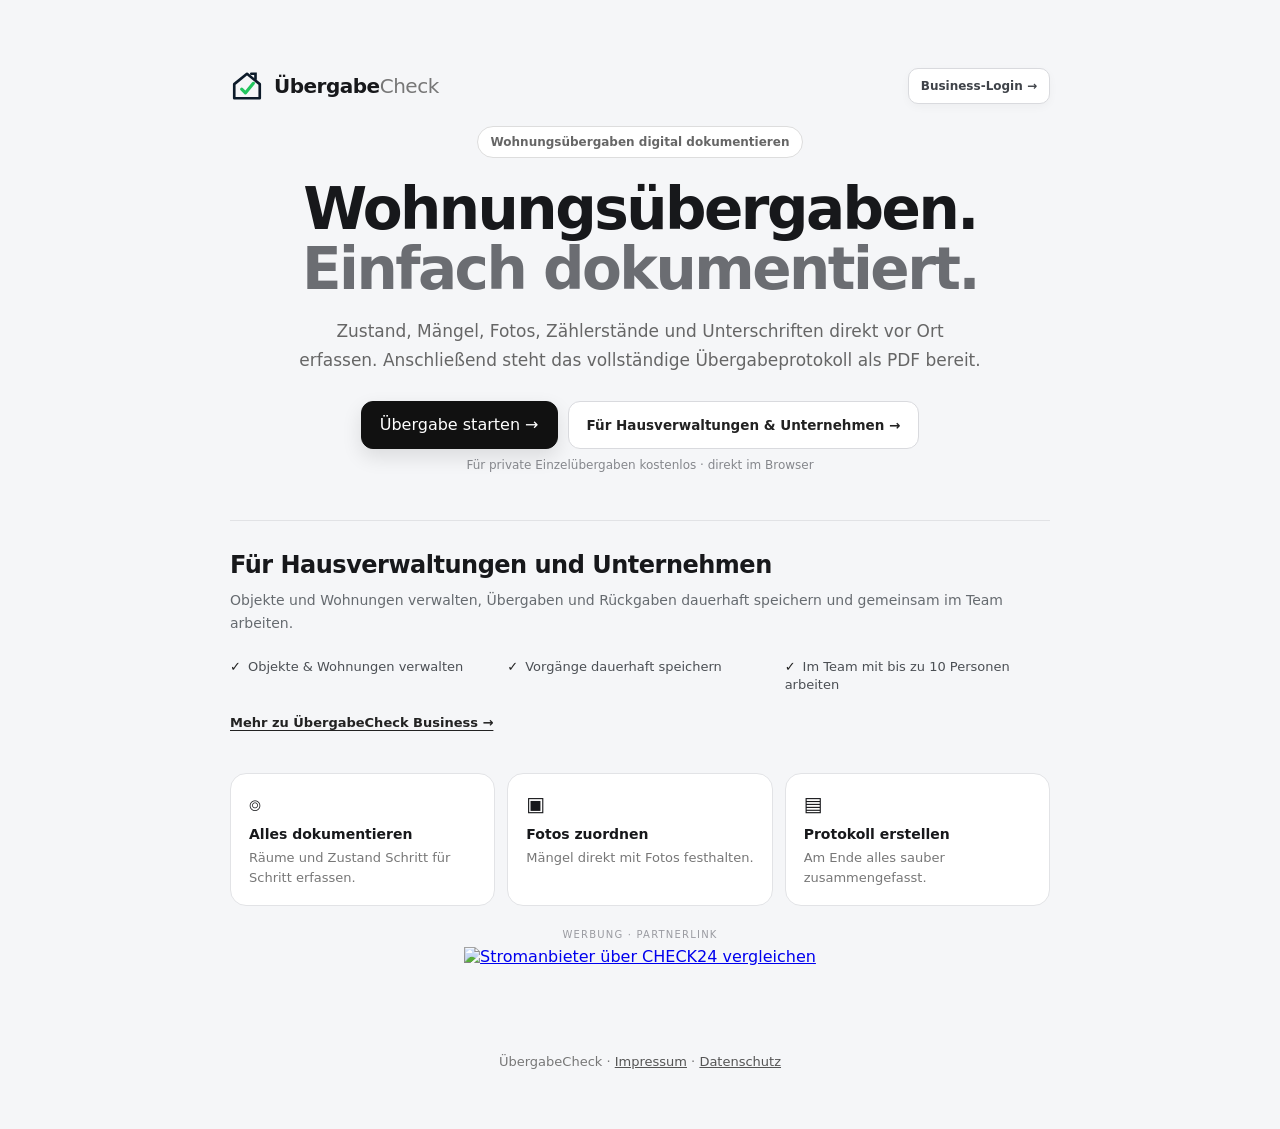
==== commit 6e6aeed2: "Startseite vereinfachen und Business-Auftritt beruhigen" ====
--- a/index.html
+++ b/index.html
@@ -139,39 +139,17 @@
   .landing-business-link:hover{transform:translateY(-1px);border-color:#bfc1c7}
   .landing-action-note{margin-top:9px;font-size:12px;color:#85878c}
 
-  .business-showcase{max-width:900px;margin:52px auto 0;padding:30px;background:#fff;border:1px solid #e0e2e5;border-radius:26px;box-shadow:0 16px 42px rgba(0,0,0,.065);display:grid;grid-template-columns:1.05fr .95fr;gap:32px;align-items:center;text-align:left}
-  .business-badge{display:inline-flex;align-items:center;gap:7px;width:max-content;padding:7px 10px;border-radius:999px;background:#eef8f1;color:#207c43;font-size:10.5px;font-weight:900;letter-spacing:.07em;text-transform:uppercase;margin-bottom:15px}
-  .business-badge::before{content:"";width:7px;height:7px;border-radius:50%;background:#25a552}
-  .business-showcase h2{font-size:30px;line-height:1.08;letter-spacing:-.9px;margin:0 0 12px}
-  .business-showcase-copy{margin:0;color:#666b70;font-size:14px;line-height:1.6;max-width:520px}
-  .business-points{display:grid;gap:10px;margin:20px 0 22px;padding:0;list-style:none}
-  .business-points li{display:flex;align-items:flex-start;gap:9px;font-size:13px;line-height:1.45;color:#3e4348}
-  .business-points li::before{content:"✓";width:20px;height:20px;flex:0 0 20px;border-radius:50%;display:flex;align-items:center;justify-content:center;background:#edf7ef;color:#218648;font-size:11px;font-weight:950}
-  .business-offer{display:flex;align-items:center;gap:12px;flex-wrap:wrap;margin-bottom:15px}
-  .business-offer strong{font-size:20px;letter-spacing:-.3px}
-  .business-offer span{font-size:12px;color:#777}
-  .business-cta{display:inline-flex;align-items:center;justify-content:center;min-height:44px;padding:11px 16px;border-radius:11px;background:#14251b;color:#fff;text-decoration:none;font-size:13px;font-weight:900}
-  .business-cta:hover{background:#0f1d15}
-
-  .business-preview{background:#f5f7f6;border:1px solid #e0e8e2;border-radius:20px;padding:15px}
-  .preview-window{background:#fff;border:1px solid #e2e5e3;border-radius:15px;overflow:hidden;box-shadow:0 8px 20px rgba(0,0,0,.04)}
-  .preview-head{display:flex;justify-content:space-between;align-items:center;padding:13px 14px;border-bottom:1px solid #eceeed}
-  .preview-head strong{font-size:12px}
-  .preview-status{font-size:9.5px;font-weight:850;color:#26854a;background:#edf8f0;padding:5px 7px;border-radius:999px}
-  .preview-stats{display:grid;grid-template-columns:repeat(3,1fr);gap:8px;padding:12px}
-  .preview-stat{background:#f7f8f8;border-radius:10px;padding:9px}
-  .preview-stat b{display:block;font-size:16px;margin-bottom:2px}
-  .preview-stat span{font-size:9.5px;color:#7a7e82;line-height:1.25}
-  .preview-section{padding:0 12px 12px}
-  .preview-section-title{font-size:9.5px;font-weight:900;color:#777c80;text-transform:uppercase;letter-spacing:.06em;margin:3px 0 7px}
-  .preview-row{display:grid;grid-template-columns:1fr auto;gap:10px;align-items:center;padding:9px 0;border-top:1px solid #eef0ef}
-  .preview-row:first-of-type{border-top:0}
-  .preview-row strong{display:block;font-size:10.5px;margin-bottom:2px}
-  .preview-row span{display:block;font-size:9.5px;color:#85898d}
-  .preview-pill{font-size:9px!important;font-weight:850!important;color:#2a6f43!important;background:#eef8f1;padding:5px 7px;border-radius:999px;white-space:nowrap}
-  .landing-features{display:grid;grid-template-columns:repeat(3,1fr);gap:12px;margin-top:52px;text-align:left}
-  .landing-features>div{background:#fff;border:1px solid #e2e3e6;border-radius:18px;padding:20px}
-  .feature-icon{font-size:23px;margin-bottom:12px}
+  .business-showcase{max-width:820px;margin:48px auto 0;padding-top:30px;border-top:1px solid #e1e2e5;text-align:left}
+  .business-showcase h2{font-size:24px;line-height:1.2;letter-spacing:-.5px;margin:0 0 10px}
+  .business-showcase-copy{margin:0;color:#666b70;font-size:14px;line-height:1.65}
+  .business-points{display:grid;grid-template-columns:repeat(3,1fr);gap:12px;margin:22px 0 0;padding:0;list-style:none}
+  .business-points li{font-size:13px;line-height:1.45;color:#4b4f54}
+  .business-points li::before{content:"✓";margin-right:7px;font-weight:900;color:#222}
+  .business-offer,.business-preview,.business-badge{display:none}
+  .business-cta{display:inline-flex;margin-top:20px;color:#222;font-size:13px;font-weight:850;text-decoration:underline;text-underline-offset:3px}
+  .landing-features{display:grid;grid-template-columns:repeat(3,1fr);gap:12px;margin-top:42px;text-align:left}
+  .landing-features>div{background:#fff;border:1px solid #e2e3e6;border-radius:16px;padding:18px}
+  .feature-icon{font-size:20px;margin-bottom:10px}
   .landing-features strong{display:block;font-size:14px;margin-bottom:6px}
   .landing-features span{display:block;color:#777;font-size:13px;line-height:1.5}
   @media(max-width:700px){
@@ -182,13 +160,9 @@
     .landing-lead{font-size:15px}
     .landing-actions{margin-top:22px}
     .landing-start,.landing-business-link{width:100%}
-    .business-showcase{grid-template-columns:1fr;margin-top:38px;padding:22px 18px;gap:24px}
-    .business-showcase h2{font-size:26px}
-    .business-preview{padding:12px}
-    .preview-stats{grid-template-columns:1fr}
-    .preview-stat{display:flex;align-items:baseline;justify-content:space-between;gap:10px}
-    .preview-stat b{margin:0}
-    .landing-features{grid-template-columns:1fr;margin-top:38px}
+    .business-showcase{margin-top:36px;padding-top:26px}
+    .business-points{grid-template-columns:1fr}
+    .landing-features{grid-template-columns:1fr;margin-top:32px}
   }
   .sig-wrap{margin-top:12px}
   .sig-wrap canvas{width:100%;height:130px;border:1px dashed #c9c9cc;border-radius:12px;background:#fff;touch-action:none}
@@ -242,58 +216,28 @@
         </div>
         <a class="business-login-link" href="/business/app.html">Business-Login →</a>
       </div>
-      <div class="landing-pill">Einfach. Dokumentiert. Fertig.</div>
-      <h1>Deine Wohnungsübergabe.<br><em>Einfach dokumentiert.</em></h1>
-      <p class="landing-lead">Räume, Mängel, Fotos, Zählerstände und Schlüssel – Schritt für Schritt festhalten und am Ende ein übersichtliches Übergabeprotokoll erstellen.</p>
+      <div class="landing-pill">Wohnungsübergaben digital dokumentieren</div>
+      <h1>Wohnungsübergaben.<br><em>Einfach dokumentiert.</em></h1>
+      <p class="landing-lead">Zustand, Mängel, Fotos, Zählerstände und Unterschriften direkt vor Ort erfassen. Anschließend steht das vollständige Übergabeprotokoll als PDF bereit.</p>
       <div class="landing-actions">
-        <button class="landing-start landing-button" onclick="startApp()">Übergabe kostenlos starten →</button>
-        <a class="landing-business-link landing-business-button" href="/business/">Für Unternehmen →</a>
+        <button class="landing-start landing-button" onclick="startApp()">Übergabe starten →</button>
+        <a class="landing-business-link landing-business-button" href="/business/">Für Hausverwaltungen & Unternehmen →</a>
       </div>
-      <div class="landing-action-note">Einzelne Übergaben kostenlos · direkt im Browser</div>
+      <div class="landing-action-note">Für private Einzelübergaben kostenlos · direkt im Browser</div>
 
       <section class="business-showcase">
         <div>
-          <div class="business-badge">ÜbergabeCheck Business</div>
-          <h2>Übergaben, Rücknahmen und Mängel. Zentral verwaltet.</h2>
-          <p class="business-showcase-copy">Für Hausverwaltungen und Vermieter, die nicht jedes Mal bei null anfangen möchten. Wohnungen einmal anlegen, Vorgänge dauerhaft speichern und im Team jederzeit wiederfinden.</p>
+          <h2>Für Hausverwaltungen und Unternehmen</h2>
+          <p class="business-showcase-copy">Objekte und Wohnungen verwalten, Übergaben und Rückgaben dauerhaft speichern und gemeinsam im Team arbeiten.</p>
           <ul class="business-points">
-            <li>Objekte und Wohnungen zentral verwalten</li>
-            <li>Übergaben, Rücknahmen, Fotos und Mängel dauerhaft speichern</li>
-            <li>Mit bis zu 10 Mitarbeitern gemeinsam arbeiten</li>
+            <li>Objekte & Wohnungen verwalten</li>
+            <li>Vorgänge dauerhaft speichern</li>
+            <li>Im Team mit bis zu 10 Personen arbeiten</li>
           </ul>
-          <div class="business-offer"><strong>29,99 € / Monat</strong><span>14 Tage testen · monatlich kündbar</span></div>
-          <a class="business-cta" href="/business/">Business kennenlernen →</a>
-        </div>
-
-        <div class="business-preview" aria-label="Vorschau des Business-Bereichs">
-          <div class="preview-window">
-            <div class="preview-head">
-              <strong>Übersicht</strong>
-              <span class="preview-status">Business</span>
-            </div>
-            <div class="preview-stats">
-              <div class="preview-stat"><b>24</b><span>Wohnungen</span></div>
-              <div class="preview-stat"><b>3</b><span>Übergaben geplant</span></div>
-              <div class="preview-stat"><b>2</b><span>offene Mängel</span></div>
-            </div>
-            <div class="preview-section">
-              <div class="preview-section-title">Nächste Vorgänge</div>
-              <div class="preview-row">
-                <div><strong>Musterstraße 12 · Whg. 4</strong><span>Übergabe · heute 14:00 Uhr</span></div>
-                <span class="preview-pill">Geplant</span>
-              </div>
-              <div class="preview-row">
-                <div><strong>Gartenweg 8 · Whg. 2</strong><span>Rücknahme · morgen 09:30 Uhr</span></div>
-                <span class="preview-pill">Geplant</span>
-              </div>
-              <div class="preview-row">
-                <div><strong>Bahnhofstraße 31 · Whg. 7</strong><span>Protokoll abgeschlossen</span></div>
-                <span class="preview-pill">Fertig</span>
-              </div>
-            </div>
-          </div>
+          <a class="business-cta" href="/business/">Mehr zu ÜbergabeCheck Business →</a>
         </div>
       </section>
+
       <div class="landing-features">
         <div><div class="feature-icon">⌾</div><strong>Alles dokumentieren</strong><span>Räume und Zustand Schritt für Schritt erfassen.</span></div>
         <div><div class="feature-icon">▣</div><strong>Fotos zuordnen</strong><span>Mängel direkt mit Fotos festhalten.</span></div>
